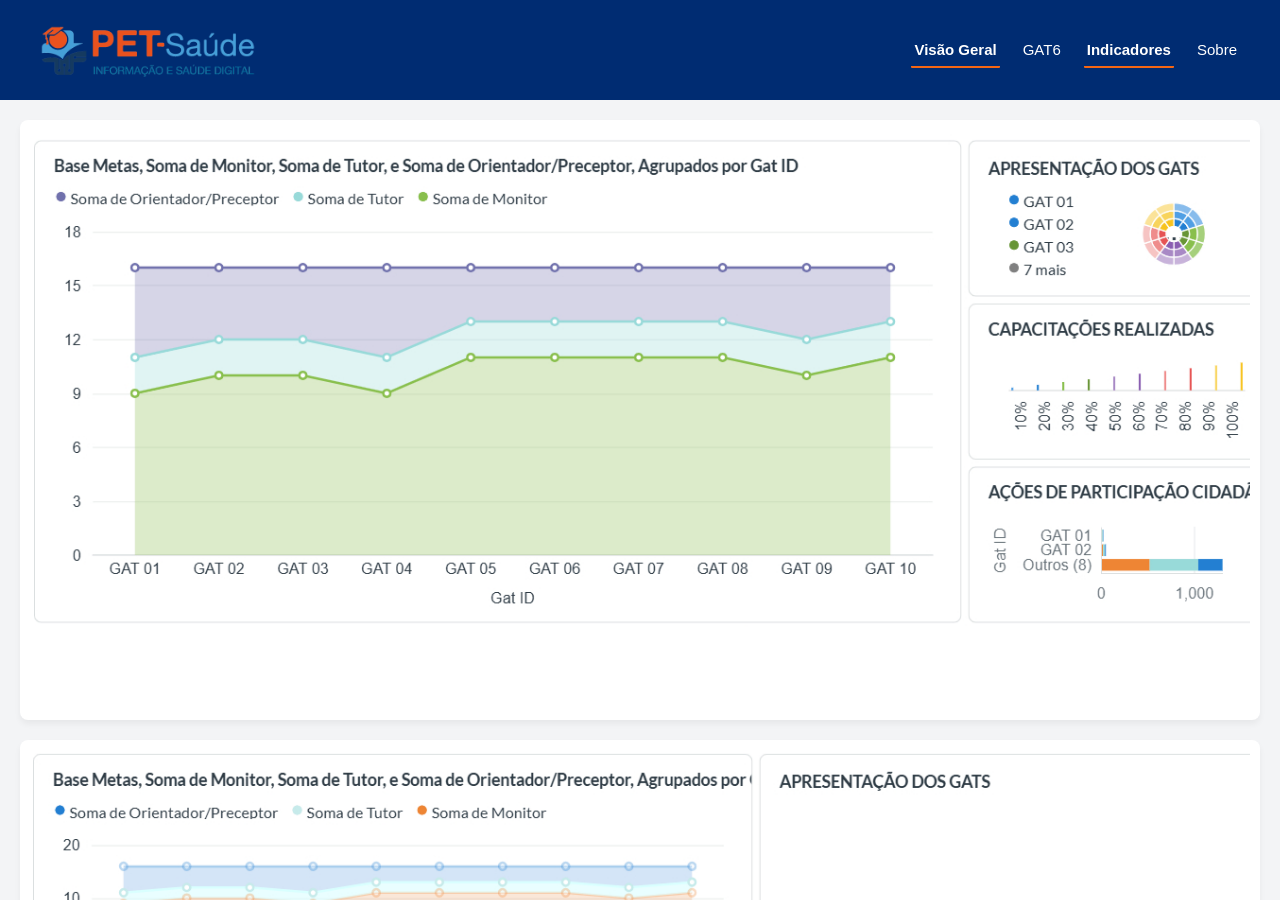
==== index.html @ b63b5b78 "feat: insere novos campos, adciona logica, separa menus" ====
<!DOCTYPE html>
<html lang="pt-BR">
<head>
    <meta charset="UTF-8">
    <meta name="viewport" content="width=device-width, initial-scale=1.0">
    <title>Painel</title>
    <link rel="stylesheet" href="style.css">
</head>
<body>

    <div id="menu-container"></div>
    <script src="menu.js"></script>
    
    <main class="main-content">
        
        <section class="dashboard-container">
            <iframe
                src="image copy.png"
                class="dashboard-frame"
            ></iframe>
        </section>

        <section class="dashboard-container">
            <iframe
                src="image copy 2.png"
                class="dashboard-frame"
            ></iframe>
        </section>
       
        <section class="dashboard-container">
            <iframe
                src="image copy 3.png"
                class="dashboard-frame"
            ></iframe>
        </section>

        <div id="footer-container"></div>
        <script src="footer.js"></script> 

    </main> 

</body>
</html>
---- style.css ----
* {
    margin: 0;
    padding: 0;
    box-sizing: border-box;
    font-family: 'Segoe UI', Tahoma, Geneva, Verdana, sans-serif;
}

body {
    background-color: #f3f4f6; 
    color: #333;
    display: flex;
    flex-direction: column;
    height: 100vh; 
    overflow: hidden; 
}

.sidebar {
    width: 100%;
    height: 100px;
    background-color: #002c72; 
    color: white;
    padding: 0 40px;
    display: flex;
    flex-direction: row;
    align-items: center;
    justify-content: space-between;
    flex-shrink: 0;
}

.sidebar h1 {
    font-size: 24px;
    font-weight: 600;
    margin-bottom: 0;
    padding-bottom: 0;
    border-bottom: none;
    margin-right: 40px;
}

.sidebar nav {
    display: flex;
    gap: 20px;
}

.menu-item {
    padding: 8px 3px;
    cursor: pointer;
    border-radius: 1px;
    margin-bottom: 0;
    transition: background 0.3s;
    font-size: 15px;
    white-space: nowrap;
    text-decoration: none; 
    color: white;
}

.menu-item:hover {
    color: white;
    background-color: transparent;
}

.menu-item.active {
    background-color: transparent; 
    font-weight: bold;
    border-bottom: 2px solid #f56613;
}

.minha-logo {
    height: 60px; 
    width: auto;
    margin-right: 10px;
}

.main-content {
    flex: 1; 
    padding: 20px;
    display: flex;    
    flex-direction: column; 
    gap: 20px;
    overflow-y: auto; 
}

.dashboard-container {
    background: white;
    padding: 10px;
    border-radius: 8px;
    box-shadow: 0 4px 6px rgba(0,0,0,0.05);
    flex: 1; 
    display: flex;
    width: 100%;    
    flex-direction: column;
    justify-content: center;
    align-items: center;
    min-height: 600px; 
}

.dashboard-container iframe, 
.dashboard-container img {
    width: 100%;
    height: 100%;
    border: none;
    object-fit: contain;
}

/* =========================================
   ESTILOS DO NOVO RODAPÉ (FOOTER)
========================================= */

.footer {
    width: calc(100%+40%);
    flex-shrink: 0;
    display: flex;
    flex-direction: column;
    margin-left: -20px;  
    margin-right: -20px;  
    margin-bottom: -20px; 
    margin-top: 40px; 
}

/* --- Parte Superior Azul --- */
.footer-top {
    background-color: #002c72; /* O azul da sua logo */
    color: white;
    display: flex;
    justify-content: space-between;
    padding: 50px 60px;
    flex-wrap: wrap;
    gap: 30px;
}

.footer-col {
    flex: 1;
    min-width: 180px;
}

.footer-col h4 {
    font-size: 16px;
    font-weight: 600;
    margin-bottom: 20px;
    color: white;
}

.footer-col ul {
    list-style: none;
    padding-left: 15px; 
    /* Esta é a linha vertical à esquerda dos links, igual à da imagem */
    border-left: 1px solid rgba(255, 255, 255, 0.2); 
    display: flex;
    flex-direction: column;
    gap: 15px;
}

.footer-col ul li a {
    color: #e0e0e0;
    text-decoration: none;
    font-size: 14px;
    transition: color 0.3s;
}

.footer-col ul li a:hover {
    color: #f56613; /* Fica laranja (sua cor) ao passar o mouse */
}

/* --- Parte Inferior Preta --- */
.footer-bottom {
    background-color: #1a1a1a; /* Cinza bem escuro/preto da imagem */
    color: #a0a0a0;
    padding: 20px 60px;
}

.footer-bottom-content {
    display: flex;
    justify-content: space-between;
    align-items: center;
    font-size: 13px;
    flex-wrap: wrap;
    gap: 15px;
}

.footer-bottom-content a.privacy-policy {
    color: #a0a0a0;
    text-decoration: none;
    transition: color 0.3s;
}

.footer-bottom-content a.privacy-policy:hover {
    color: white;
}

/* --- Responsividade para Celulares --- */
@media (max-width: 768px) {
    .footer-top {
        flex-direction: column;
        padding: 40px 30px;
    }
    .footer-bottom {
        padding: 20px 30px;
    }
    .footer-bottom-content {
        flex-direction: column;
        text-align: center;
    }
}
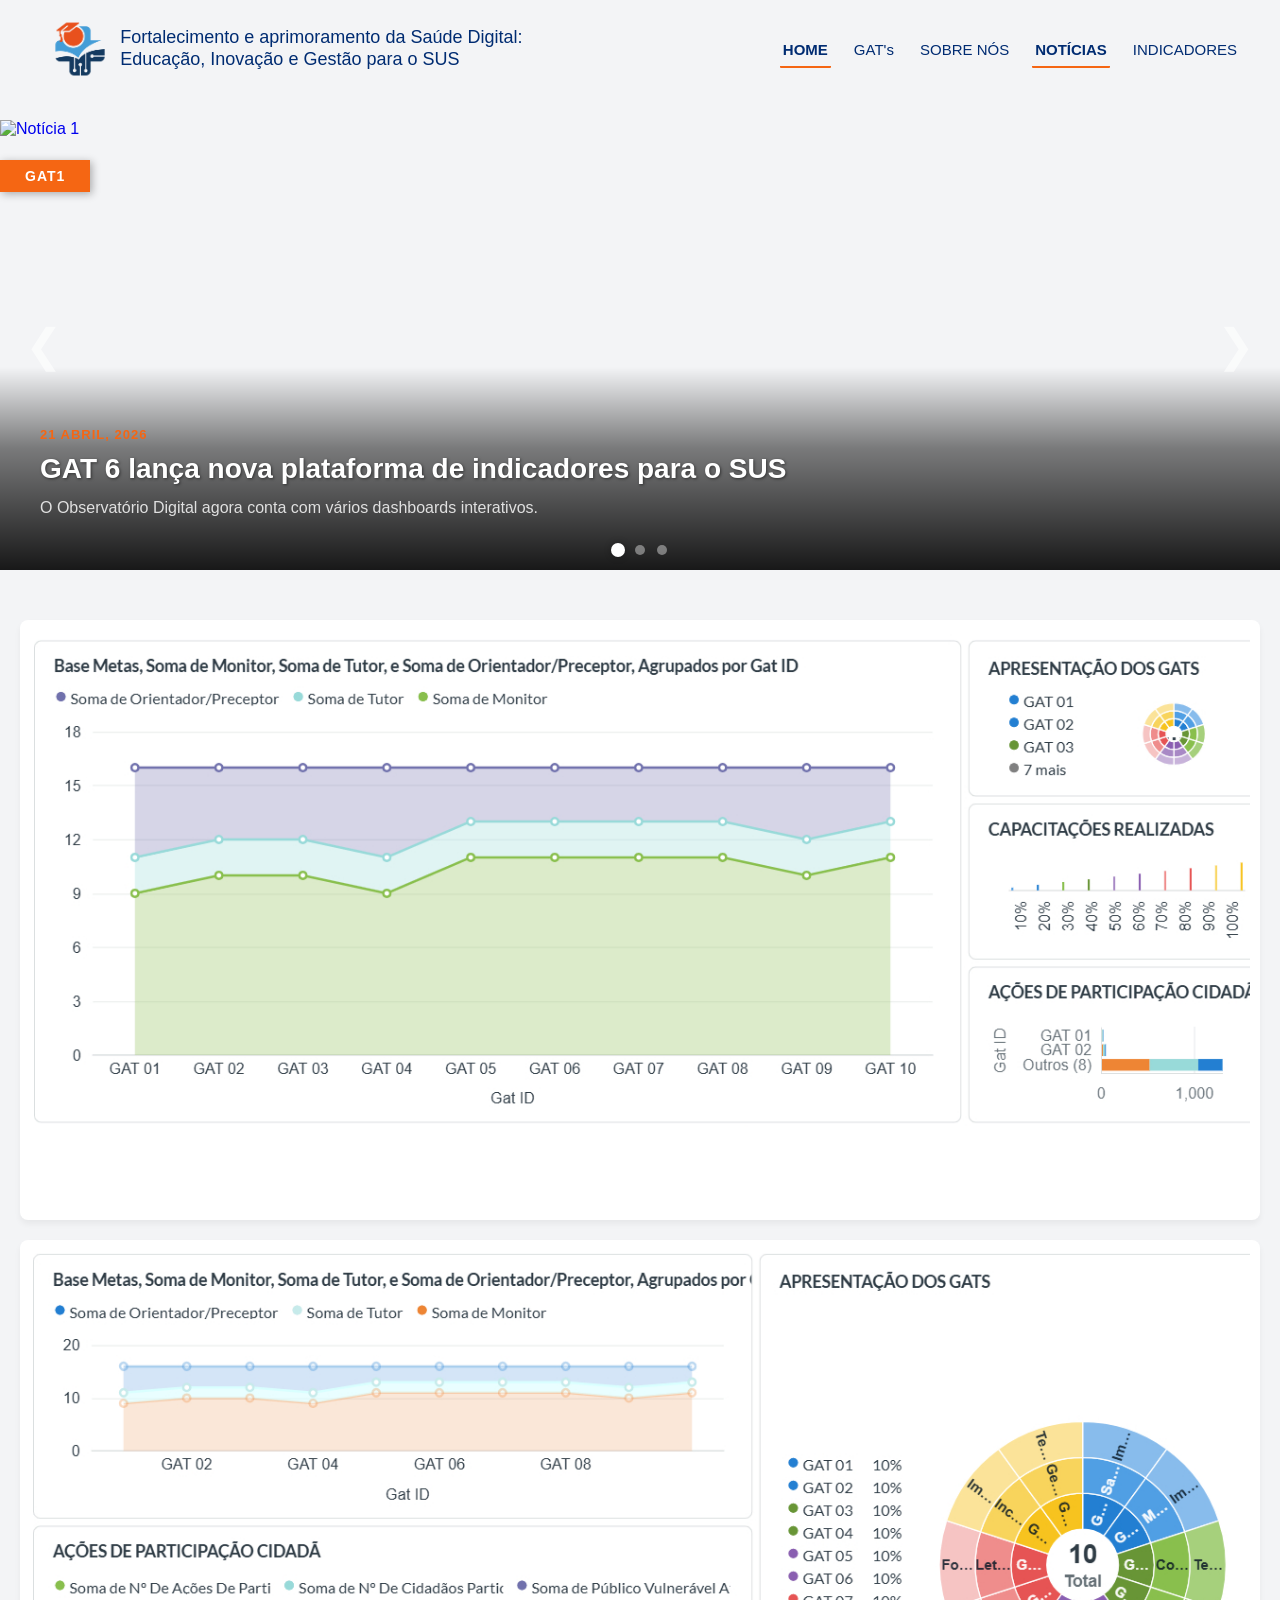
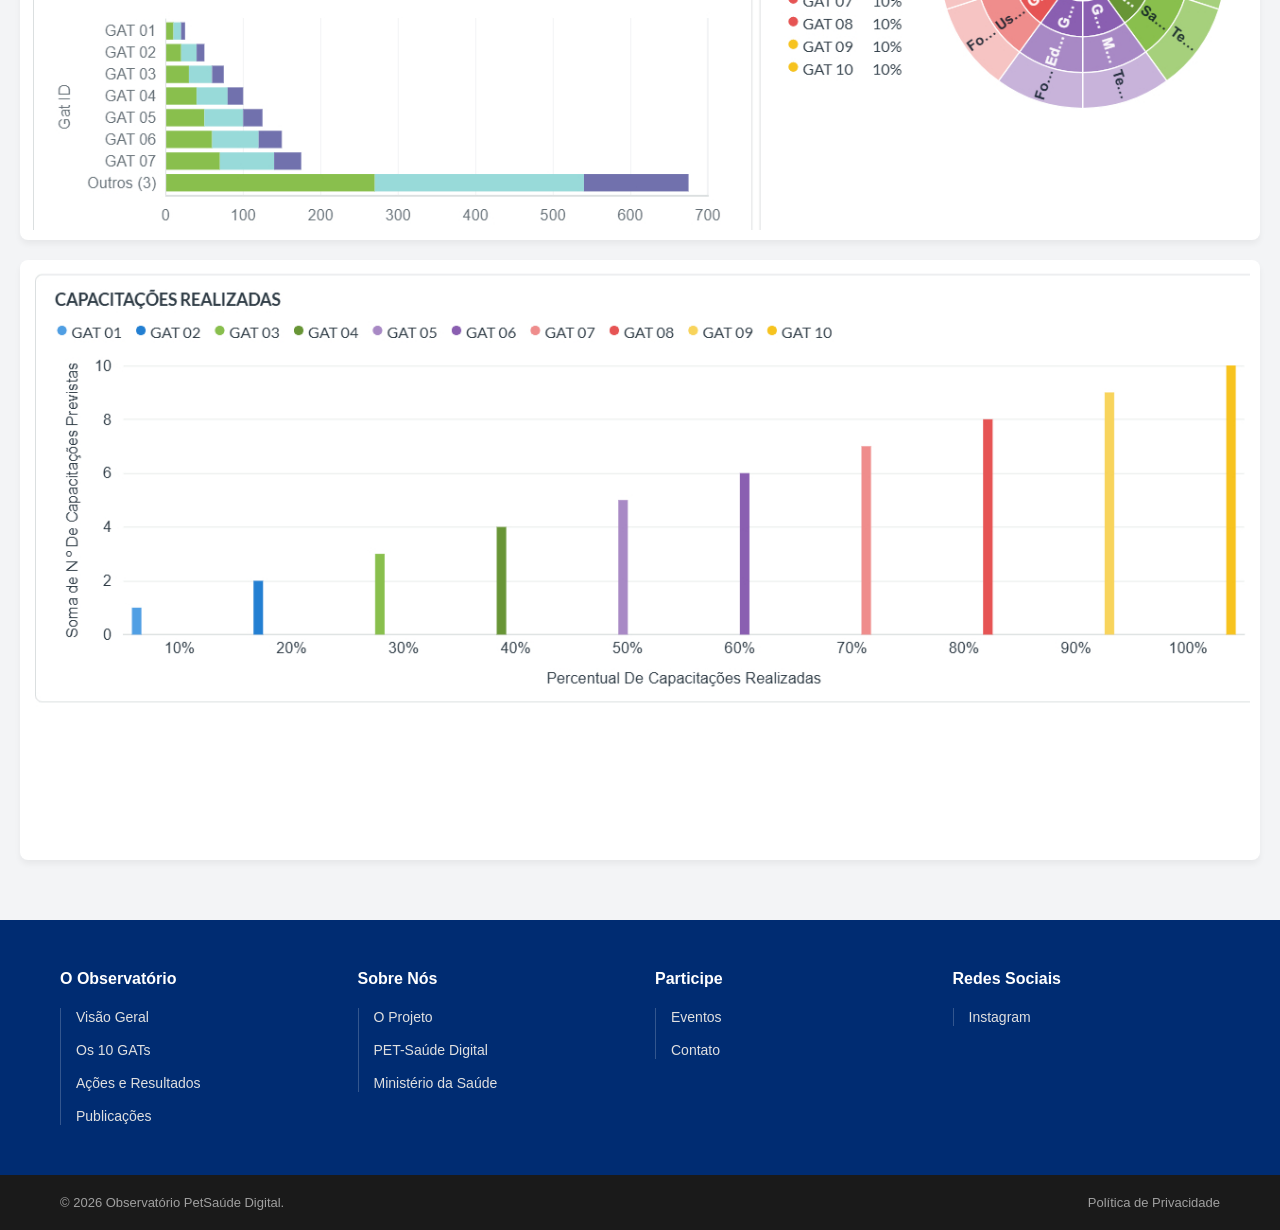
==== commit 110e37bb: "feat: adiciona cards de noticias, adiciona campo de noticia, alteração na estilização" ====
--- a/index.html
+++ b/index.html
@@ -12,6 +12,63 @@
     <script src="menu.js"></script>
     
     <main class="main-content">
+
+        <section class="hero-carousel-section">
+            <div class="hero-carousel-wrapper">
+                
+                <button class="carousel-arrow prev-arrow" id="prevBtn">&#10094;</button>
+
+                <div class="hero-carousel" id="heroCarousel">
+                    
+                    <a href="#" class="hero-slide">
+
+                        <img src="https://via.placeholder.com/1200x500/002c72/ffffff?text=Imagem+Noticia+1" alt="Notícia 1">
+
+                        <span class="hero-tag">GAT1</span>
+
+                        <div class="hero-overlay">
+                            <span class="hero-date">21 Abril, 2026</span>
+                            <h3 class="hero-title">GAT 6 lança nova plataforma de indicadores para o SUS</h3>
+                            <p class="hero-desc">O Observatório Digital agora conta com vários dashboards interativos.</p>
+                        </div>
+                    </a>
+
+                    <a href="#" class="hero-slide">
+                        <img src="https://via.placeholder.com/1200x500/17a2b8/ffffff?text=Imagem+Noticia+2" alt="Notícia 2">
+
+                        <span class="hero-tag">GAT2</span>
+
+                        <div class="hero-overlay">
+                            <span class="hero-date">15 Abril, 2026</span>
+                            <h3 class="hero-title">Capacitação em Telessaúde atinge meta de 100% nas UBS</h3>
+                            <p class="hero-desc">A equipe do PET Saúde Digital concluiu o ciclo de formação voltado para os profissionais da atenção básica.</p>
+                        </div>
+                    </a>
+
+                    <a href="#" class="hero-slide">
+                        <img src="https://via.placeholder.com/1200x500/f56613/ffffff?text=Imagem+Noticia+3" alt="Notícia 3">
+
+                        <span class="hero-tag">GAT3</span>
+
+                        <div class="hero-overlay">
+                            <span class="hero-date">02 Abril, 2026</span>
+                            <h3 class="hero-title">Publicação do Diagnóstico Situacional das Necessidades</h3>
+                            <p class="hero-desc">Confira o relatório completo com a sistematização das demandas identificadas na rede de saúde.</p>
+                        </div>
+                    </a>
+
+                </div>
+
+                <button class="carousel-arrow next-arrow" id="nextBtn">&#10095;</button>
+
+                <div class="carousel-dots">
+                    <span class="dot active" data-index="0"></span>
+                    <span class="dot" data-index="1"></span>
+                    <span class="dot" data-index="2"></span>
+                </div>
+
+            </div>
+        </section>
         
         <section class="dashboard-container">
             <iframe
@@ -36,6 +93,7 @@
 
         <div id="footer-container"></div>
         <script src="footer.js"></script> 
+        <script src="carousel.js"></script>
 
     </main> 
 
--- a/style.css
+++ b/style.css
@@ -11,13 +11,12 @@
     display: flex;
     flex-direction: column;
     height: 100vh; 
-    overflow: hidden; 
 }
 
 .sidebar {
     width: 100%;
     height: 100px;
-    background-color: #002c72; 
+    background-color: #f3f4f6; 
     color: white;
     padding: 0 40px;
     display: flex;
@@ -50,11 +49,11 @@
     font-size: 15px;
     white-space: nowrap;
     text-decoration: none; 
-    color: white;
+    color: #002c72;
 }
 
 .menu-item:hover {
-    color: white;
+    color: #f56613;
     background-color: transparent;
 }
 
@@ -64,10 +63,26 @@
     border-bottom: 2px solid #f56613;
 }
 
+/* Estilo de Logo + Texto Sidebar */
+
 .minha-logo {
     height: 60px; 
     width: auto;
-    margin-right: 10px;
+}
+
+.logo-container {
+    display: flex;
+    align-items: center; 
+    gap: 10px; 
+    margin-bottom: 2px; 
+    padding: 0 10px; 
+}
+
+/* Estilo do texto ao lado da logo */
+.logo-text {
+    font-size: 18px;
+    color: #002c72; 
+    line-height: 1.2;
 }
 
 .main-content {
@@ -76,8 +91,9 @@
     display: flex;    
     flex-direction: column; 
     gap: 20px;
-    overflow-y: auto; 
-}
+    margin-top: 20px; 
+}
+
 
 .dashboard-container {
     background: white;
@@ -101,9 +117,133 @@
     object-fit: contain;
 }
 
-/* =========================================
-   ESTILOS DO NOVO RODAPÉ (FOOTER)
-========================================= */
+
+/*GAT6*/
+
+/* Cabeçalho do GAT */
+.gat-header {
+    background: white;
+    padding: 30px;
+    border-radius: 8px;
+    box-shadow: 0 4px 6px rgba(0,0,0,0.05);
+    margin-bottom: 20px;
+}
+
+.gat-title-area {
+    display: flex;
+    align-items: center;
+    gap: 15px;
+    margin-bottom: 10px;
+}
+
+.gat-title-area h2 {
+    color: #002c72;
+    font-size: 24px;
+}
+
+.status-badge {
+    padding: 5px 12px;
+    border-radius: 20px;
+    font-size: 12px;
+    font-weight: bold;
+    text-transform: uppercase;
+}
+
+.status-badge.ativo {
+    background-color: #d4edda;
+    color: #155724;
+}
+
+.gat-description {
+    color: #555;
+    line-height: 1.6;
+}
+
+/* Grid Principal (Tabelas e Indicadores) */
+.gat-grid {
+    display: grid;
+    grid-template-columns: repeat(auto-fit, minmax(300px, 1fr));
+    gap: 20px;
+    margin-bottom: 20px;
+}
+
+.gat-card {
+    background: white;
+    padding: 25px;
+    border-radius: 8px;
+    box-shadow: 0 4px 6px rgba(0,0,0,0.05);
+}
+
+.gat-card h3 {
+    color: #002c72;
+    margin-bottom: 20px;
+    font-size: 18px;
+    border-bottom: 2px solid #f3f4f6;
+    padding-bottom: 10px;
+}
+
+/* Tabelas */
+.gat-table {
+    width: 100%;
+    border-collapse: collapse;
+}
+
+.gat-table th, .gat-table td {
+    padding: 12px 8px;
+    text-align: left;
+    border-bottom: 1px solid #eee;
+    font-size: 14px;
+}
+
+.gat-table th {
+    color: #888;
+    font-weight: 600;
+}
+
+.text-success { color: #28a745; font-weight: bold; }
+.text-warning { color: #f56613; font-weight: bold; }
+
+/* Indicadores e Barras de Progresso */
+.indicador-item {
+    margin-bottom: 25px;
+}
+
+.indicador-info {
+    display: flex;
+    justify-content: space-between;
+    margin-bottom: 8px;
+    font-size: 14px;
+    color: #333;
+}
+
+.progress-bar-bg {
+    width: 100%;
+    background-color: #e9ecef;
+    border-radius: 10px;
+    height: 20px;
+    overflow: hidden;
+}
+
+.progress-bar-fill {
+    background-color: #f56613; 
+    height: 100%;
+    color: white;
+    font-size: 11px;
+    font-weight: bold;
+    display: flex;
+    align-items: center;
+    justify-content: center;
+    transition: width 0.5s ease-in-out;
+}
+
+.section-title {
+    color: #002c72;
+    margin-top: 10px;
+    margin-bottom: -5px;
+}
+
+
+/*Rodapé*/
 
 .footer {
     width: calc(100%+40%);
@@ -116,9 +256,8 @@
     margin-top: 40px; 
 }
 
-/* --- Parte Superior Azul --- */
 .footer-top {
-    background-color: #002c72; /* O azul da sua logo */
+    background-color: #002c72; 
     color: white;
     display: flex;
     justify-content: space-between;
@@ -142,7 +281,6 @@
 .footer-col ul {
     list-style: none;
     padding-left: 15px; 
-    /* Esta é a linha vertical à esquerda dos links, igual à da imagem */
     border-left: 1px solid rgba(255, 255, 255, 0.2); 
     display: flex;
     flex-direction: column;
@@ -157,12 +295,13 @@
 }
 
 .footer-col ul li a:hover {
-    color: #f56613; /* Fica laranja (sua cor) ao passar o mouse */
-}
-
-/* --- Parte Inferior Preta --- */
+    color: #f56613; 
+}
+
+/* Inferior */
+
 .footer-bottom {
-    background-color: #1a1a1a; /* Cinza bem escuro/preto da imagem */
+    background-color: #1a1a1a; 
     color: #a0a0a0;
     padding: 20px 60px;
 }
@@ -186,7 +325,7 @@
     color: white;
 }
 
-/* --- Responsividade para Celulares --- */
+/* Responsividade para Celulares */
 @media (max-width: 768px) {
     .footer-top {
         flex-direction: column;
@@ -199,4 +338,458 @@
         flex-direction: column;
         text-align: center;
     }
+}
+
+/* Carrosel de Participantes */
+
+.participants-carousel {
+    display: flex;
+    gap: 15px;
+    overflow-x: auto; 
+    padding-bottom: 15px; 
+    margin-bottom: 30px;
+    scroll-behavior: smooth;
+}
+
+.participants-carousel::-webkit-scrollbar {
+    height: 8px;
+}
+.participants-carousel::-webkit-scrollbar-track {
+    background: #e9ecef;
+    border-radius: 4px;
+}
+.participants-carousel::-webkit-scrollbar-thumb {
+    background: #c1c1c1;
+    border-radius: 4px;
+}
+.participants-carousel::-webkit-scrollbar-thumb:hover {
+    background: #a8a8a8;
+}
+
+.profile-card {
+    background: white;
+    min-width: 200px; /* Largura mínima para os cartões não se esmagarem */
+    padding: 15px;
+    border-radius: 8px;
+    box-shadow: 0 4px 6px rgba(0,0,0,0.05);
+    display: flex;
+    flex-direction: column;
+    border-left: 4px solid #ccc; 
+    transition: transform 0.2s;
+}
+
+.profile-card:hover {
+    transform: translateY(-3px); 
+}
+
+.profile-card .role {
+    font-size: 11px;
+    text-transform: uppercase;
+    font-weight: 700;
+    margin-bottom: 8px;
+    letter-spacing: 0.5px;
+}
+
+.profile-card .name {
+    font-size: 14px;
+    color: #333;
+    margin-bottom: 4px;
+    line-height: 1.2;
+}
+
+.profile-card .course {
+    font-size: 12px;
+    color: #777;
+    margin-top: auto; 
+}
+
+/* Cores das linhas laterais e dos cargos dependendo da função */
+.profile-card.coord { border-left-color: #f56613; }
+.profile-card.coord .role { color: #f56613; }
+
+.profile-card.tutor { border-left-color: #002c72; }
+.profile-card.tutor .role { color: #002c72; }
+
+.profile-card.preceptor { border-left-color: #17a2b8; }
+.profile-card.preceptor .role { color: #17a2b8; }
+
+.profile-card.orientador { border-left-color: #6f42c1; }
+.profile-card.orientador .role { color: #6f42c1; }
+
+.profile-card.monitor { border-left-color: #28a745; }
+.profile-card.monitor .role { color: #28a745; }
+
+
+/* Botton de retornar ao topo */
+
+.back-to-top {
+    position: fixed;
+    bottom: 30px;
+    right: 30px;
+    width: 50px;
+    height: 50px;
+    background-color: #f56613; 
+    color: white;
+    border: none;
+    border-radius: 50%; 
+    font-size: 24px;
+    cursor: pointer;
+    box-shadow: 0 4px 8px rgba(0,0,0,0.3);
+    display: flex;
+    align-items: center;
+    justify-content: center;
+    
+    /* Invisível por padrão, só aparece ao rolar a página */
+    opacity: 0; 
+    visibility: hidden;
+    transition: opacity 0.3s, visibility 0.3s, transform 0.2s;
+    z-index: 9999; /* Garante que fique acima de tudo */
+}
+
+.back-to-top.show {
+    opacity: 1;
+    visibility: visible;
+}
+
+.back-to-top:hover {
+    background-color: #d4550d;
+    transform: scale(1.1); /* Aumenta um pouquinho */
+}
+
+
+/* Estilização da pagina "Sobre" */
+
+.sobre-list {
+    list-style: none;
+    padding-left: 0;
+}
+
+.sobre-list li {
+    position: relative;
+    padding-left: 25px;
+    margin-bottom: 12px;
+    color: #555;
+    line-height: 1.5;
+}
+
+.sobre-list li::before {
+    content: "✔️"; 
+    position: absolute;
+    left: 0;
+    top: 0;
+    font-size: 14px;
+    color: #f56613;
+}
+
+.eixos-grid {
+    display: grid;
+    grid-template-columns: repeat(auto-fit, minmax(300px, 1fr));
+    gap: 20px;
+    margin-bottom: 40px;
+}
+
+.eixo-card {
+    background: white;
+    padding: 25px;
+    border-radius: 8px;
+    box-shadow: 0 4px 6px rgba(0,0,0,0.05);
+    border-top: 4px solid #002c72; /* Linha azul no topo */
+    position: relative;
+    transition: transform 0.2s;
+}
+
+.eixo-card:hover {
+    transform: translateY(-5px); /* Efeito de flutuar levemente */
+    border-top-color: #f56613; 
+}
+
+.eixo-numero {
+    position: absolute;
+    top: -15px;
+    right: 20px;
+    background-color: #f56613;
+    color: white;
+    width: 35px;
+    height: 35px;
+    display: flex;
+    align-items: center;
+    justify-content: center;
+    border-radius: 50%;
+    font-weight: bold;
+    font-size: 18px;
+    box-shadow: 0 2px 4px rgba(0,0,0,0.2);
+}
+
+.eixo-card h4 {
+    color: #002c72;
+    margin-bottom: 15px;
+    font-size: 17px;
+    padding-right: 30px; /* Para o texto não bater no número do eixo */
+    min-height: 40px;
+}
+
+.eixo-list {
+    list-style: none;
+    padding-left: 0;
+}
+
+.eixo-list li {
+    position: relative;
+    padding-left: 20px;
+    margin-bottom: 10px;
+    color: #666;
+    font-size: 14px;
+    line-height: 1.4;
+}
+
+.eixo-list li::before {
+    content: "•";
+    position: absolute;
+    left: 0;
+    color: #f56613; 
+    font-weight: bold;
+    font-size: 18px;
+}
+
+
+/* Estilização de "Indicadores" */
+
+.kpi-grid {
+    display: grid;
+    grid-template-columns: repeat(auto-fit, minmax(200px, 1fr));
+    gap: 20px;
+    margin-bottom: 30px;
+}
+
+.kpi-card {
+    background: white;
+    padding: 25px 20px;
+    border-radius: 8px;
+    box-shadow: 0 4px 6px rgba(0,0,0,0.05);
+    border-left: 5px solid #f56613; /* Destaque laranja na esquerda */
+    text-align: center;
+    transition: transform 0.2s;
+}
+
+.kpi-card:hover {
+    transform: translateY(-3px);
+}
+
+.kpi-value {
+    font-size: 38px;
+    font-weight: 800;
+    color: #002c72; /* Azul escuro da identidade */
+    line-height: 1;
+    margin-bottom: 8px;
+}
+
+.kpi-label {
+    font-size: 13px;
+    color: #666;
+    text-transform: uppercase;
+    letter-spacing: 0.5px;
+    font-weight: 600;
+}
+
+/* =========================================
+   CARROSSEL HERO (Ocupando toda a largura)
+========================================= */
+
+.hero-carousel-section {
+    /* Faz o carrossel "vazar" o padding da main-content para encostar nas bordas */
+    margin-left: -20px;
+    margin-right: -20px;
+    margin-top: -20px; /* Sobe para colar no menu */
+    width: calc(100% + 40px);
+    margin-bottom: 30px;
+}
+
+.hero-carousel {
+    display: flex;
+    overflow-x: auto;
+    scroll-behavior: smooth;
+    scroll-snap-type: x mandatory; /* Obriga a parar exatamente num card */
+    /* Esconde a barra de rolagem nativa para um visual mais limpo */
+    scrollbar-width: none; 
+}
+.hero-carousel::-webkit-scrollbar {
+    display: none; 
+}
+
+.hero-slide {
+    position: relative; /* Necessário para o texto flutuar por cima */
+    min-width: 100%; /* Cada slide ocupa 100% da tela */
+    height: 450px; /* Altura fixa do banner. Pode aumentar ou diminuir se quiser */
+    display: block;
+    text-decoration: none;
+    scroll-snap-align: start; /* Onde a rolagem deve "travar" */
+    overflow: hidden;
+}
+
+.hero-slide img {
+    width: 100%;
+    height: 100%;
+    object-fit: cover; /* Faz a imagem preencher tudo sem amassar */
+    transition: transform 0.5s ease;
+}
+
+.hero-slide:hover img {
+    transform: scale(1.05); /* Zoom sutil e elegante ao passar o mouse */
+}
+
+/* A caixa preta translúcida que fica por cima da imagem */
+.hero-overlay {
+    position: absolute;
+    bottom: 0;
+    left: 0;
+    width: 100%;
+    /* Degrade do preto quase sólido embaixo para transparente em cima */
+    background: linear-gradient(to top, rgba(0,0,0,0.9) 0%, rgba(0,0,0,0.5) 60%, transparent 100%);
+    padding: 60px 40px 50px 40px; 
+    color: white;
+    display: flex;
+    flex-direction: column;
+    justify-content: flex-end;
+}
+
+.hero-date {
+    font-size: 13px;
+    color: #f56613; /* Laranja GAT6 */
+    font-weight: 800;
+    text-transform: uppercase;
+    letter-spacing: 1px;
+    margin-bottom: 10px;
+}
+
+.hero-title {
+    font-size: 28px;
+    font-weight: bold;
+    color: white;
+    margin-bottom: 10px;
+    line-height: 1.2;
+    text-shadow: 1px 1px 3px rgba(0,0,0,0.5); /* Sombra no texto para leitura extra */
+}
+
+.hero-desc {
+    font-size: 16px;
+    color: #e0e0e0;
+    line-height: 1.5;
+    max-width: 800px; /* Evita que o texto fique comprido demais em telas enormes */
+}
+
+/* Responsividade para Celulares */
+@media (max-width: 768px) {
+    .hero-slide {
+        height: 350px;
+    }
+    .hero-overlay {
+        padding: 40px 20px 20px 20px;
+    }
+    .hero-title {
+        font-size: 22px;
+    }
+    .hero-desc {
+        font-size: 14px;
+    }
+}
+
+/* CONTROLES DO CARROSSEL (Setas e Bolinhas)*/
+
+/* Container para segurar as setas por cima da imagem */
+.hero-carousel-wrapper {
+    position: relative;
+    width: 100%;
+    overflow: hidden;
+}
+
+/* Setas Minimalistas (Apenas o ícone) */
+.carousel-arrow {
+    position: absolute;
+    top: 50%;
+    transform: translateY(-50%);
+    background: transparent;
+    color: rgba(255, 255, 255, 0.6); 
+    border: none;
+    font-size: 45px; 
+    cursor: pointer;
+    z-index: 10;
+    padding: 0 15px; 
+    transition: color 0.3s, transform 0.2s;
+    outline: none;
+    font-family: sans-serif;
+}
+
+.carousel-arrow:hover {
+    color: #ffffff; 
+    transform: translateY(-50%) scale(1.1);
+}
+
+.prev-arrow {
+    left: 10px;
+}
+
+.next-arrow {
+    right: 10px;
+}
+
+/* Estilo das Bolinhas (Dots) */
+.carousel-dots {
+    position: absolute;
+    bottom: 15px;
+    left: 50%;
+    transform: translateX(-50%);
+    display: flex;
+    gap: 12px;
+    z-index: 10;
+}
+
+.dot {
+    width: 10px;
+    height: 10px;
+    background: rgba(255, 255, 255, 0.4); 
+    border-radius: 50%;
+    cursor: pointer;
+    transition: background 0.3s, transform 0.3s;
+}
+
+.dot:hover {
+    background: rgba(255, 255, 255, 0.8);
+}
+
+.dot.active {
+    background: #ffffff; /* Bolinha branca quando ativa */
+    transform: scale(1.4); 
+    box-shadow: 0 0 5px rgba(0,0,0,0.3);
+}
+
+@media (max-width: 600px) {
+    .carousel-arrow {
+        display: none; 
+    }
+}
+
+/* Tag GAT*/
+
+.hero-tag {
+    position: absolute;
+    top: 40px; /* Distância do topo do carrossel */
+    left: 0; /* Colado na margem esquerda, igual na imagem de referência */
+    background-color: #f56613; /* Cor Laranja Oficial */
+    color: white;
+    padding: 8px 25px; /* Altura e largura do retângulo */
+    font-size: 14px;
+    font-weight: bold;
+    text-transform: uppercase;
+    letter-spacing: 1px;
+    z-index: 15; /* Garante que fique acima da imagem */
+    box-shadow: 2px 2px 8px rgba(0, 0, 0, 0.3); /* Sombra suave para destacar */
+}
+
+/* Ajuste para telas de celular */
+@media (max-width: 768px) {
+    .hero-tag {
+        top: 20px;
+        padding: 6px 15px;
+        font-size: 12px;
+    }
 }
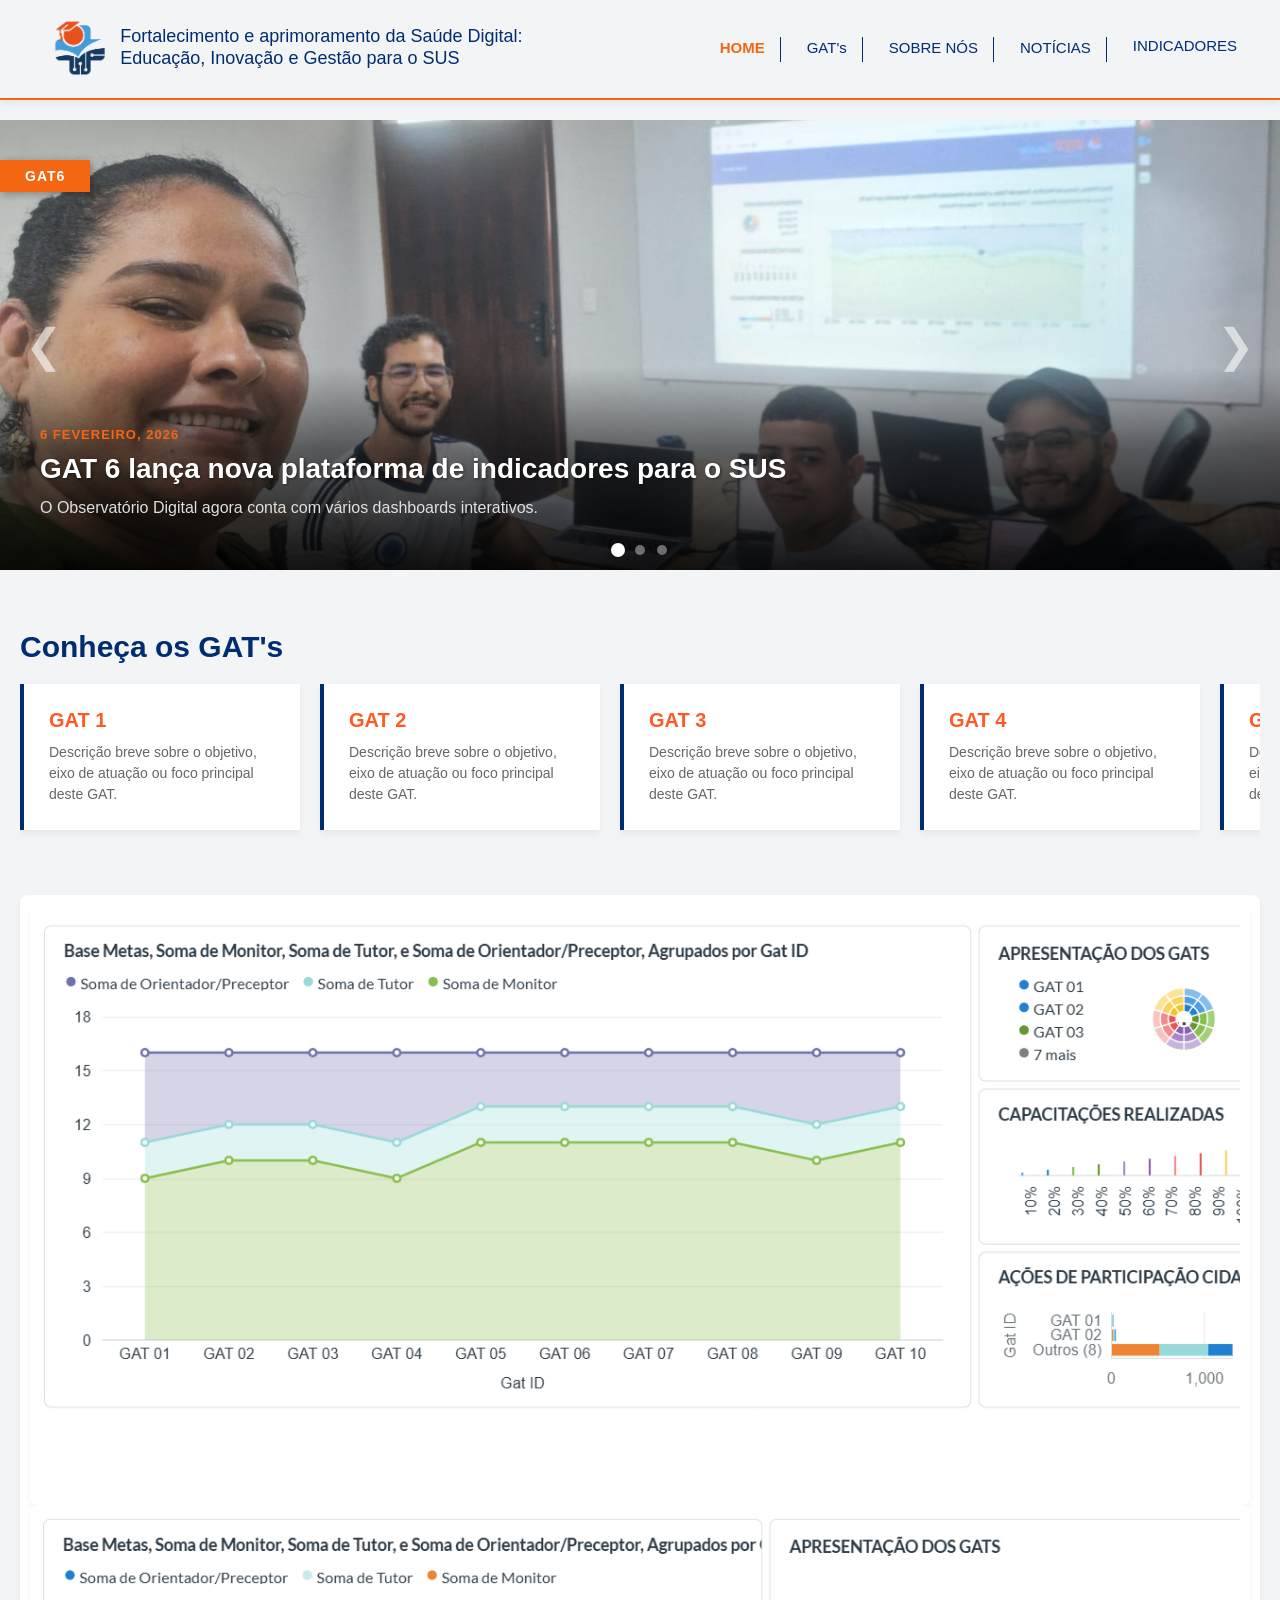
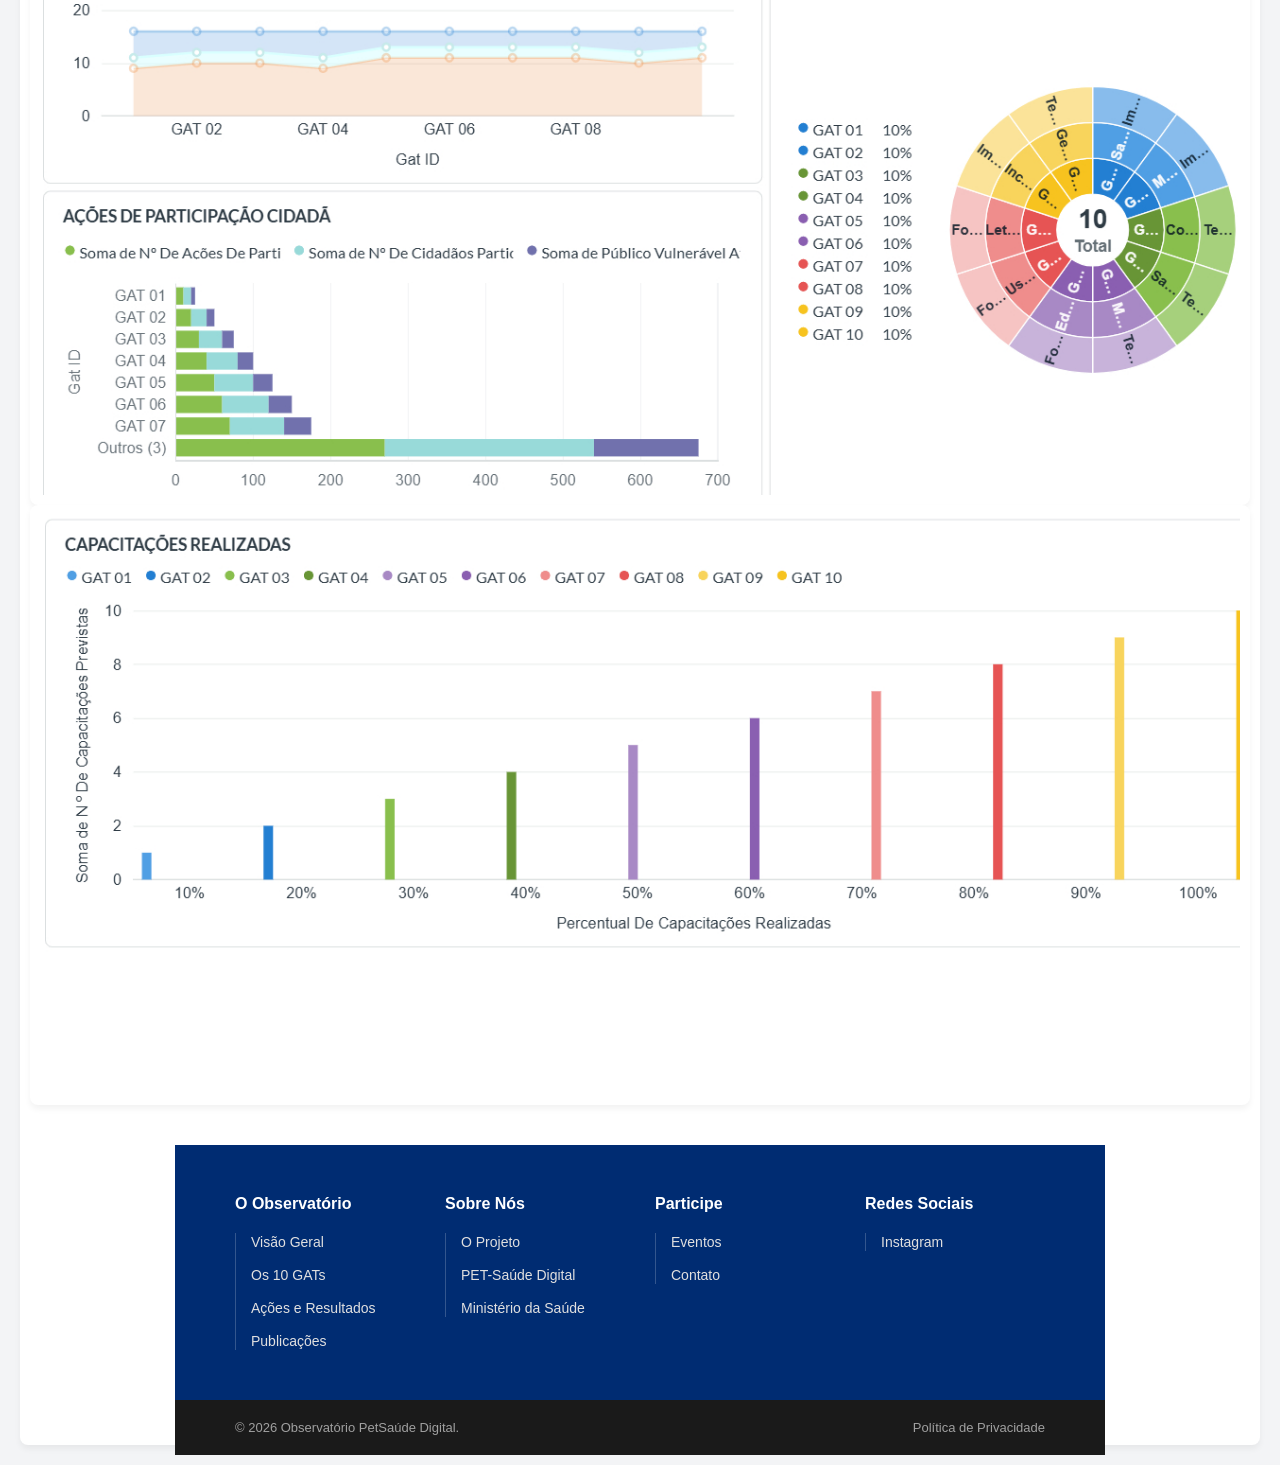
==== commit f5c5fbb6: "feat: inserindo cards para gats na home" ====
--- a/index.html
+++ b/index.html
@@ -22,12 +22,12 @@
                     
                     <a href="#" class="hero-slide">
 
-                        <img src="https://via.placeholder.com/1200x500/002c72/ffffff?text=Imagem+Noticia+1" alt="Notícia 1">
+                        <img src="Reunião1.jpeg" >
 
-                        <span class="hero-tag">GAT1</span>
+                        <span class="hero-tag">GAT6</span>
 
                         <div class="hero-overlay">
-                            <span class="hero-date">21 Abril, 2026</span>
+                            <span class="hero-date">6 Fevereiro, 2026</span>
                             <h3 class="hero-title">GAT 6 lança nova plataforma de indicadores para o SUS</h3>
                             <p class="hero-desc">O Observatório Digital agora conta com vários dashboards interativos.</p>
                         </div>
@@ -69,6 +69,66 @@
 
             </div>
         </section>
+
+    </section>
+
+    <section class="gat-cards-section">
+        <h2 class="section-title" style="margin-bottom: 20px;">Conheça os GAT's</h2>
+        
+        <div class="gat-cards-carousel">
+            <a href="gat1.html" class="gat-card-item">
+                <h3 class="gat-card-title">GAT 1</h3>
+                <p class="gat-card-desc">Descrição breve sobre o objetivo, eixo de atuação ou foco principal deste GAT.</p>
+            </a>
+
+            <a href="gat2.html" class="gat-card-item">
+                <h3 class="gat-card-title">GAT 2</h3>
+                <p class="gat-card-desc">Descrição breve sobre o objetivo, eixo de atuação ou foco principal deste GAT.</p>
+            </a>
+
+            <a href="gat3.html" class="gat-card-item">
+                <h3 class="gat-card-title">GAT 3</h3>
+                <p class="gat-card-desc">Descrição breve sobre o objetivo, eixo de atuação ou foco principal deste GAT.</p>
+            </a>
+
+            <a href="gat4.html" class="gat-card-item">
+                <h3 class="gat-card-title">GAT 4</h3>
+                <p class="gat-card-desc">Descrição breve sobre o objetivo, eixo de atuação ou foco principal deste GAT.</p>
+            </a>
+
+            <a href="gat5.html" class="gat-card-item">
+                <h3 class="gat-card-title">GAT 5</h3>
+                <p class="gat-card-desc">Descrição breve sobre o objetivo, eixo de atuação ou foco principal deste GAT.</p>
+            </a>
+
+            <a href="gat6.html" class="gat-card-item">
+                <h3 class="gat-card-title">GAT 6</h3>
+                <p class="gat-card-desc">Descrição breve sobre o objetivo, eixo de atuação ou foco principal deste GAT.</p>
+            </a>
+
+            <a href="gat7.html" class="gat-card-item">
+                <h3 class="gat-card-title">GAT 7</h3>
+                <p class="gat-card-desc">Descrição breve sobre o objetivo, eixo de atuação ou foco principal deste GAT.</p>
+            </a>
+
+            <a href="gat8.html" class="gat-card-item">
+                <h3 class="gat-card-title">GAT 8</h3>
+                <p class="gat-card-desc">Descrição breve sobre o objetivo, eixo de atuação ou foco principal deste GAT.</p>
+            </a>
+
+            <a href="gat9.html" class="gat-card-item">
+                <h3 class="gat-card-title">GAT 9</h3>
+                <p class="gat-card-desc">Descrição breve sobre o objetivo, eixo de atuação ou foco principal deste GAT.</p>
+            </a>
+
+            <a href="gat10.html" class="gat-card-item">
+                <h3 class="gat-card-title">GAT 10</h3>
+                <p class="gat-card-desc">Descrição breve sobre o objetivo, eixo de atuação ou foco principal deste GAT.</p>
+            </a>
+        </div>
+    </section>
+
+    <section class="dashboard-container">
         
         <section class="dashboard-container">
             <iframe
@@ -82,6 +142,7 @@
                 src="image copy 2.png"
                 class="dashboard-frame"
             ></iframe>
+
         </section>
        
         <section class="dashboard-container">
--- a/style.css
+++ b/style.css
@@ -24,6 +24,10 @@
     align-items: center;
     justify-content: space-between;
     flex-shrink: 0;
+    /* linha abaixo do menu */
+    border-bottom: 2px solid #f56613; 
+    box-shadow: 0 4px 6px rgba(0,0,0,0.05);
+    z-index: 20; 
 }
 
 .sidebar h1 {
@@ -60,7 +64,17 @@
 .menu-item.active {
     background-color: transparent; 
     font-weight: bold;
-    border-bottom: 2px solid #f56613;
+    color: #f56613; 
+}
+
+.menu-item:not(:last-child)::after {
+    content: "";
+    display: inline-block;
+    width: 1px; 
+    height: 25px; 
+    background-color:#002c72; 
+    margin-left: 15px; 
+    vertical-align: middle;
 }
 
 /* Estilo de Logo + Texto Sidebar */
@@ -591,9 +605,7 @@
     font-weight: 600;
 }
 
-/* =========================================
-   CARROSSEL HERO (Ocupando toda a largura)
-========================================= */
+/* Carrosel */
 
 .hero-carousel-section {
     /* Faz o carrossel "vazar" o padding da main-content para encostar nas bordas */
@@ -693,8 +705,6 @@
     }
 }
 
-/* CONTROLES DO CARROSSEL (Setas e Bolinhas)*/
-
 /* Container para segurar as setas por cima da imagem */
 .hero-carousel-wrapper {
     position: relative;
@@ -702,7 +712,7 @@
     overflow: hidden;
 }
 
-/* Setas Minimalistas (Apenas o ícone) */
+/* Setas */
 .carousel-arrow {
     position: absolute;
     top: 50%;
@@ -732,7 +742,7 @@
     right: 10px;
 }
 
-/* Estilo das Bolinhas (Dots) */
+/* Estilo das Bolinhas */
 .carousel-dots {
     position: absolute;
     bottom: 15px;
@@ -792,4 +802,80 @@
         padding: 6px 15px;
         font-size: 12px;
     }
+}
+
+/* Carrosel GATs home  */
+
+.gat-cards-section {
+    margin-bottom: 30px;
+    width: 100%;
+}
+
+.gat-cards-section .section-title {
+    color: #002c72;
+    font-size: 30px;
+    margin-bottom: 20px;
+}
+
+.gat-cards-carousel {
+    display: flex;
+    gap: 20px;
+    overflow-x: auto;
+    padding-bottom: 15px; /* Espaço para não cortar a sombra e a barra de rolagem */
+    scroll-behavior: smooth;
+}
+
+/* Customização da barra de rolagem */
+.gat-cards-carousel::-webkit-scrollbar {
+    height: 8px;
+}
+.gat-cards-carousel::-webkit-scrollbar-track {
+    background: #e9ecef;
+    border-radius: 4px;
+}
+.gat-cards-carousel::-webkit-scrollbar-thumb {
+    background: #c1c1c1;
+    border-radius: 4px;
+}
+.gat-cards-carousel::-webkit-scrollbar-thumb:hover {
+    background: #f56613; /* Laranja ao passar o mouse na barra */
+}
+
+/* O Card  */
+.gat-card-item {
+    background: white;
+    min-width: 280px; /* Garante que os cards não fiquem esmagados */
+    max-width: 280px;
+    padding: 25px;
+    border-radius: 0px;
+    box-shadow: 0 4px 6px rgba(0,0,0,0.05);
+    text-decoration: none; /* Remove o sublinhado do link */
+    display: flex;
+    flex-direction: column;
+    border-left: 4px solid #002c72; /* Linha azul no topo */
+    transition: transform 0.2s, border-color 0.2s;
+    flex-shrink: 0; 
+}
+
+.gat-card-item:hover {
+    transform: translateY(-5px); /* Efeito de pular suavemente */
+    border-top-color: #f56613; /* A linha do topo fica laranja */
+}
+
+.gat-card-title {
+    color: #FF5A26; 
+    font-size: 20px;
+    font-weight: bold;
+    margin-bottom: 10px;
+    transition: color 0.2s;
+}
+
+.gat-card-item:hover .gat-card-title {
+    color: #f56613; /* O título também fica laranja no hover */
+}
+
+.gat-card-desc {
+    color: #666;
+    font-size: 14px;
+    line-height: 1.5;
 }
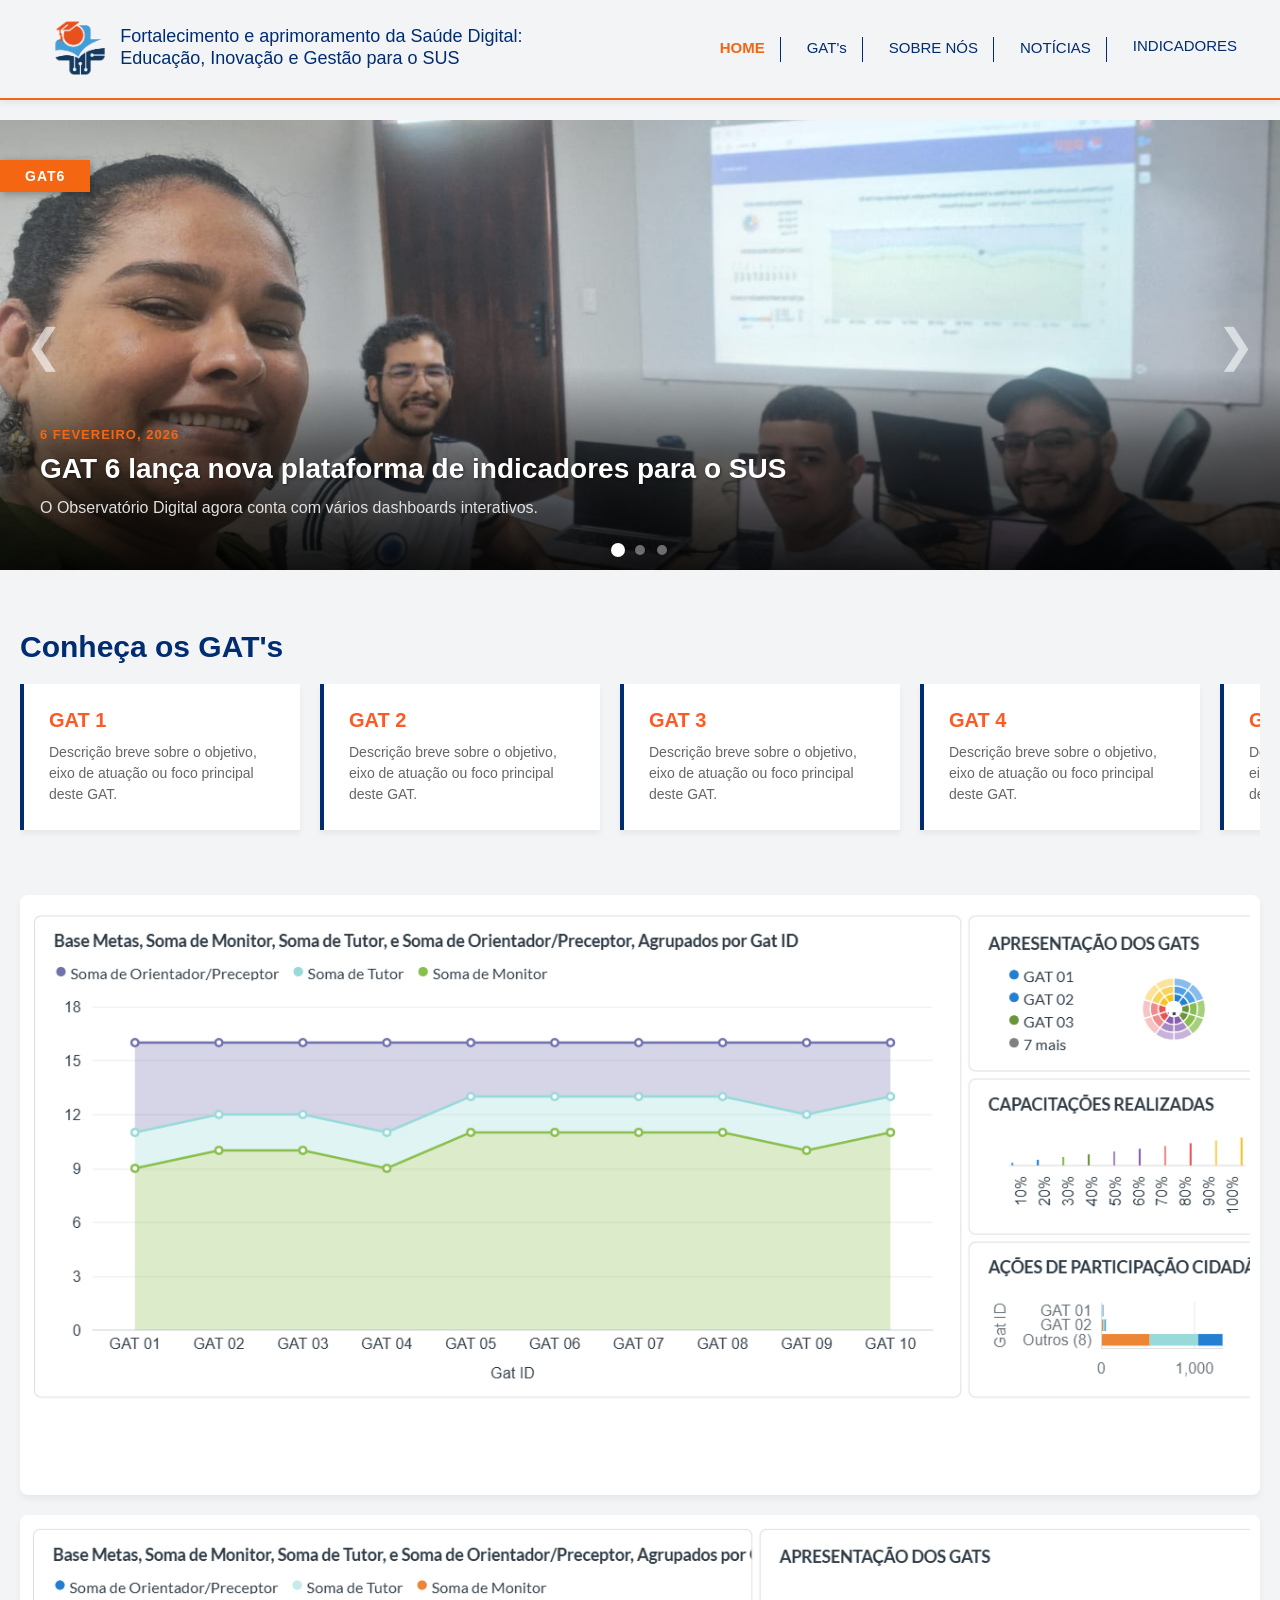
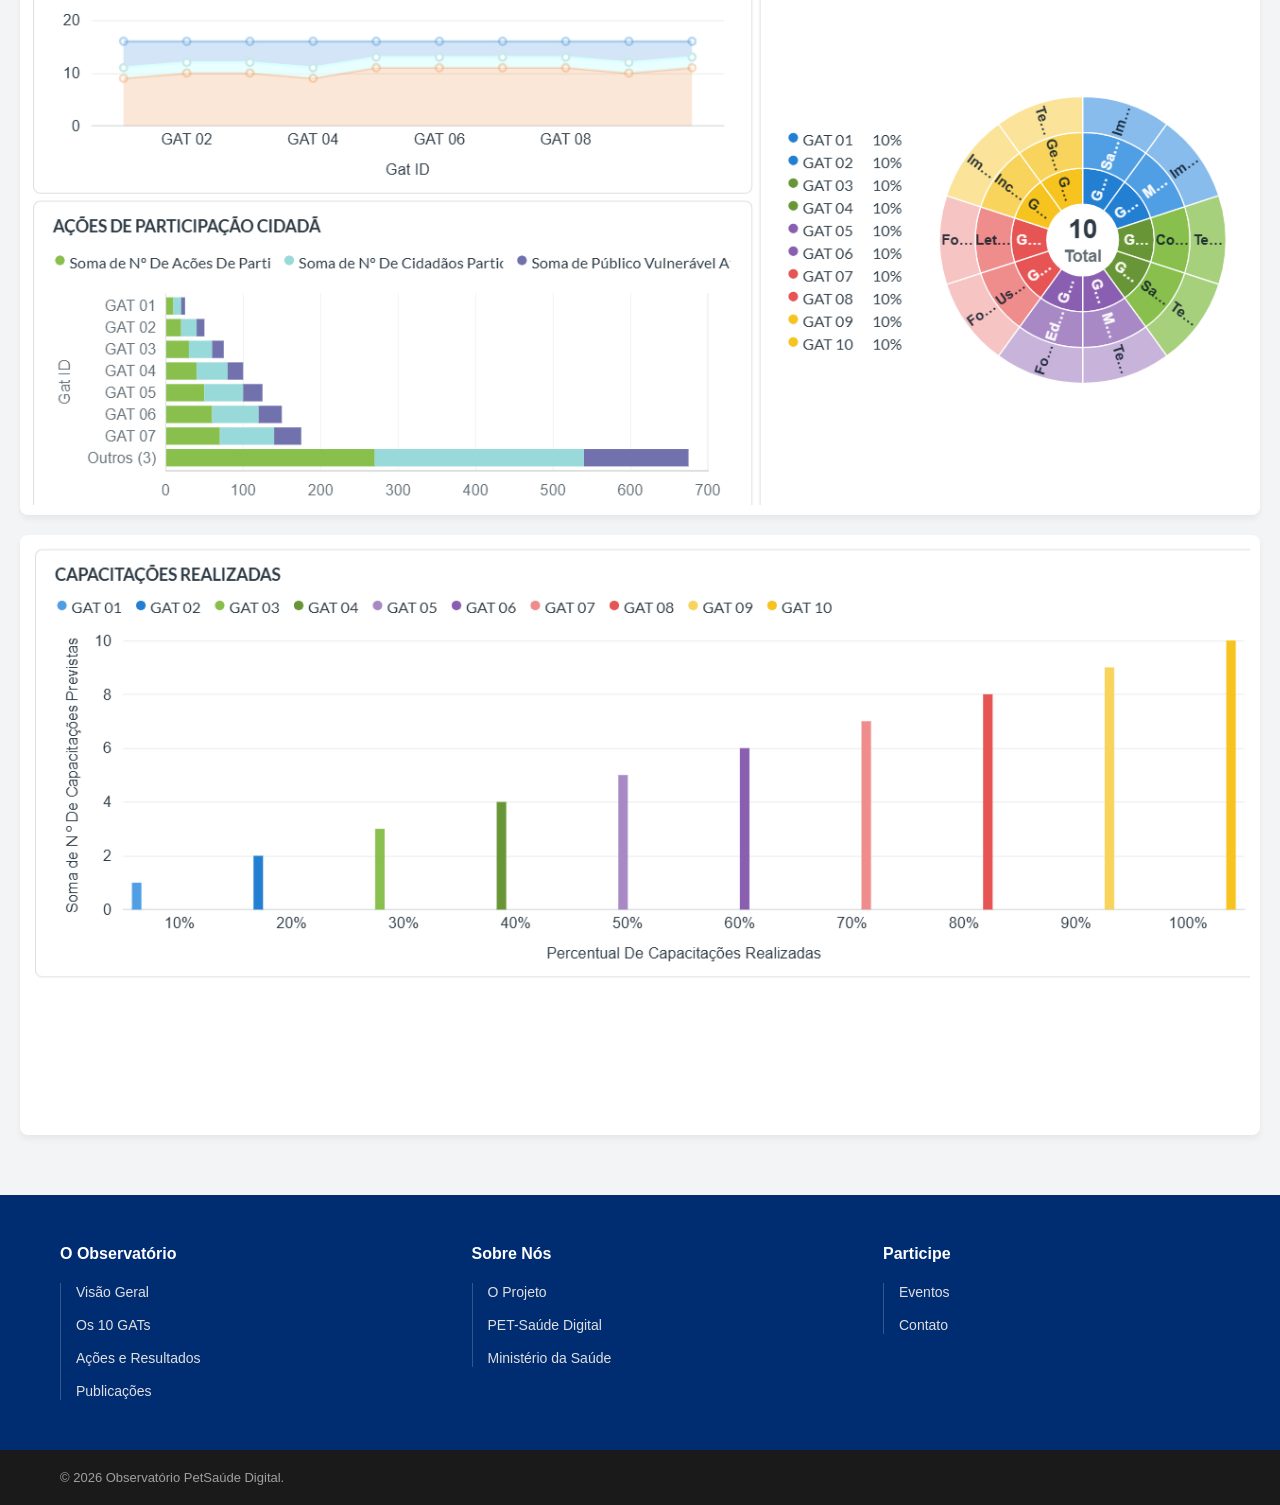
==== commit 3d012459: "fix: corrigindo estrutura do index" ====
--- a/index.html
+++ b/index.html
@@ -70,8 +70,6 @@
             </div>
         </section>
 
-    </section>
-
     <section class="gat-cards-section">
         <h2 class="section-title" style="margin-bottom: 20px;">Conheça os GAT's</h2>
         
@@ -128,7 +126,6 @@
         </div>
     </section>
 
-    <section class="dashboard-container">
         
         <section class="dashboard-container">
             <iframe
@@ -152,6 +149,7 @@
             ></iframe>
         </section>
 
+
         <div id="footer-container"></div>
         <script src="footer.js"></script> 
         <script src="carousel.js"></script>
--- a/style.css
+++ b/style.css
@@ -260,7 +260,7 @@
 /*Rodapé*/
 
 .footer {
-    width: calc(100%+40%);
+    width: calc(100% + 40%);
     flex-shrink: 0;
     display: flex;
     flex-direction: column;
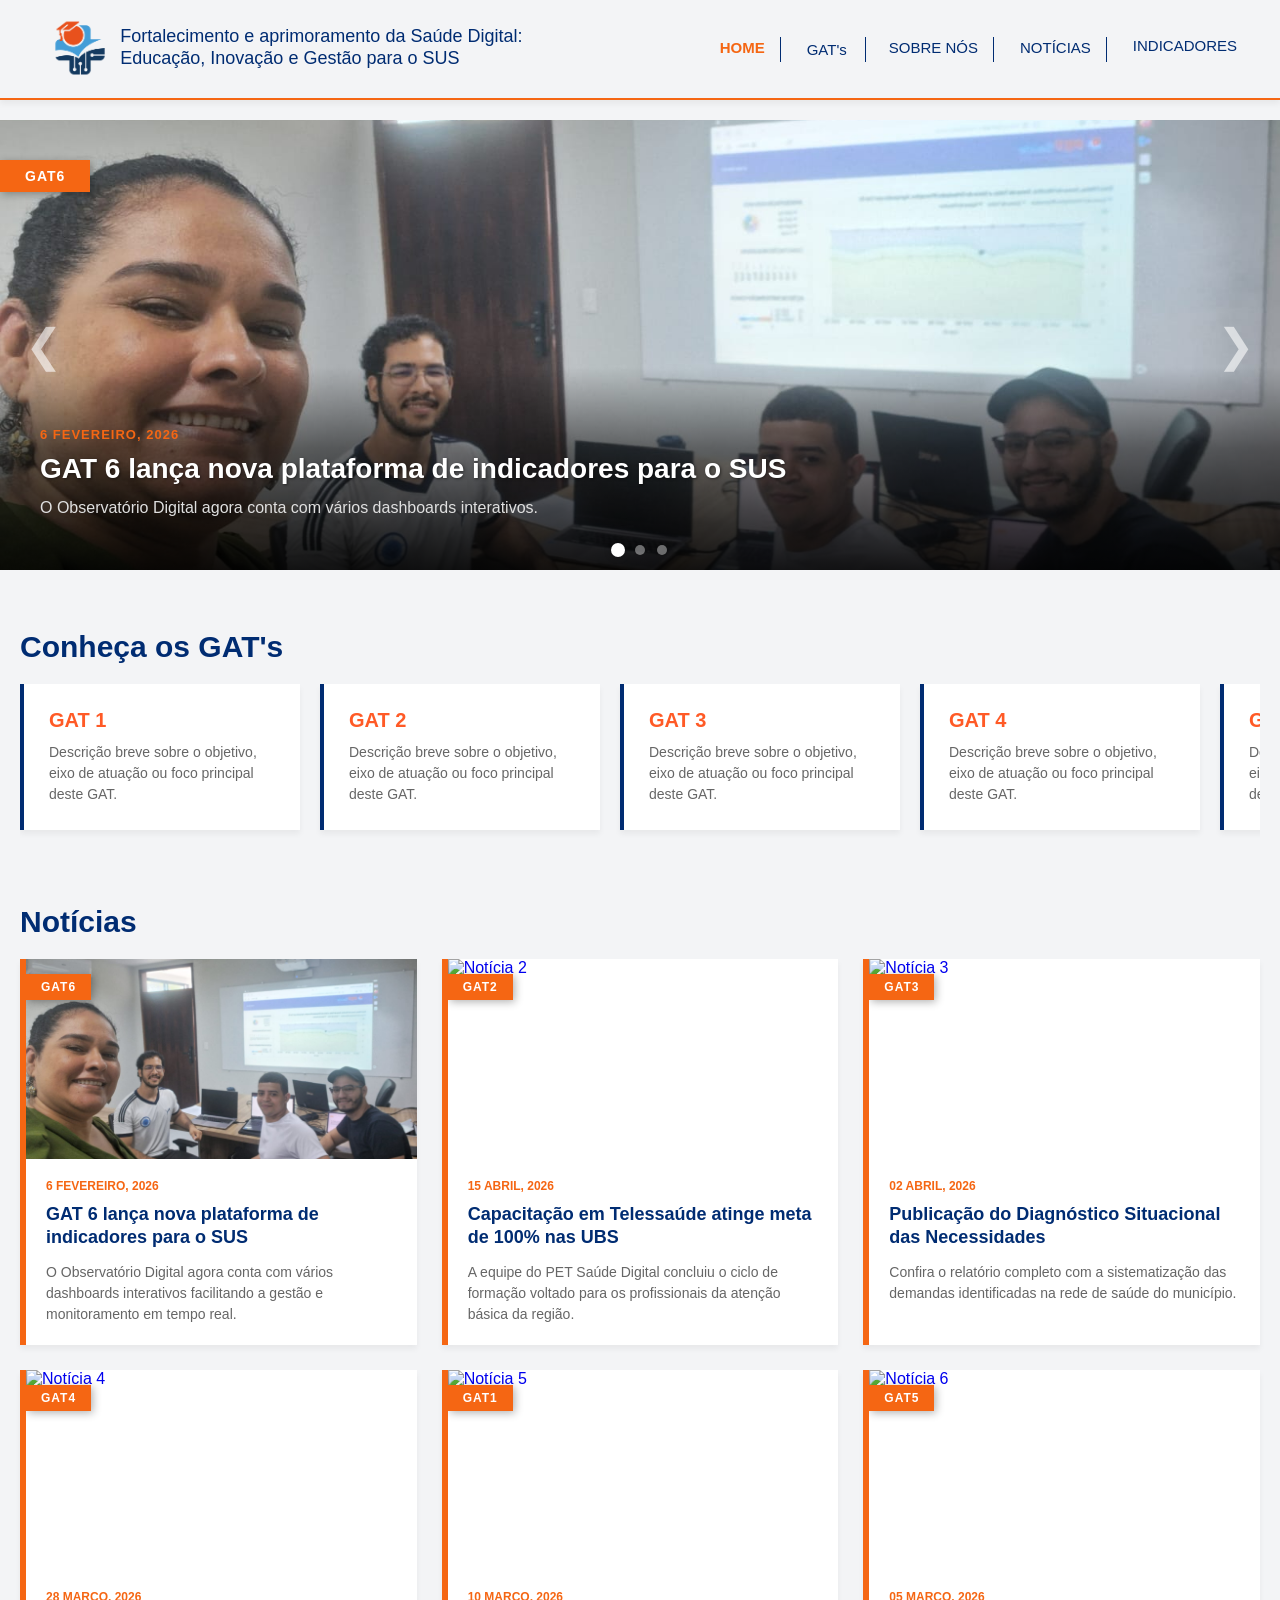
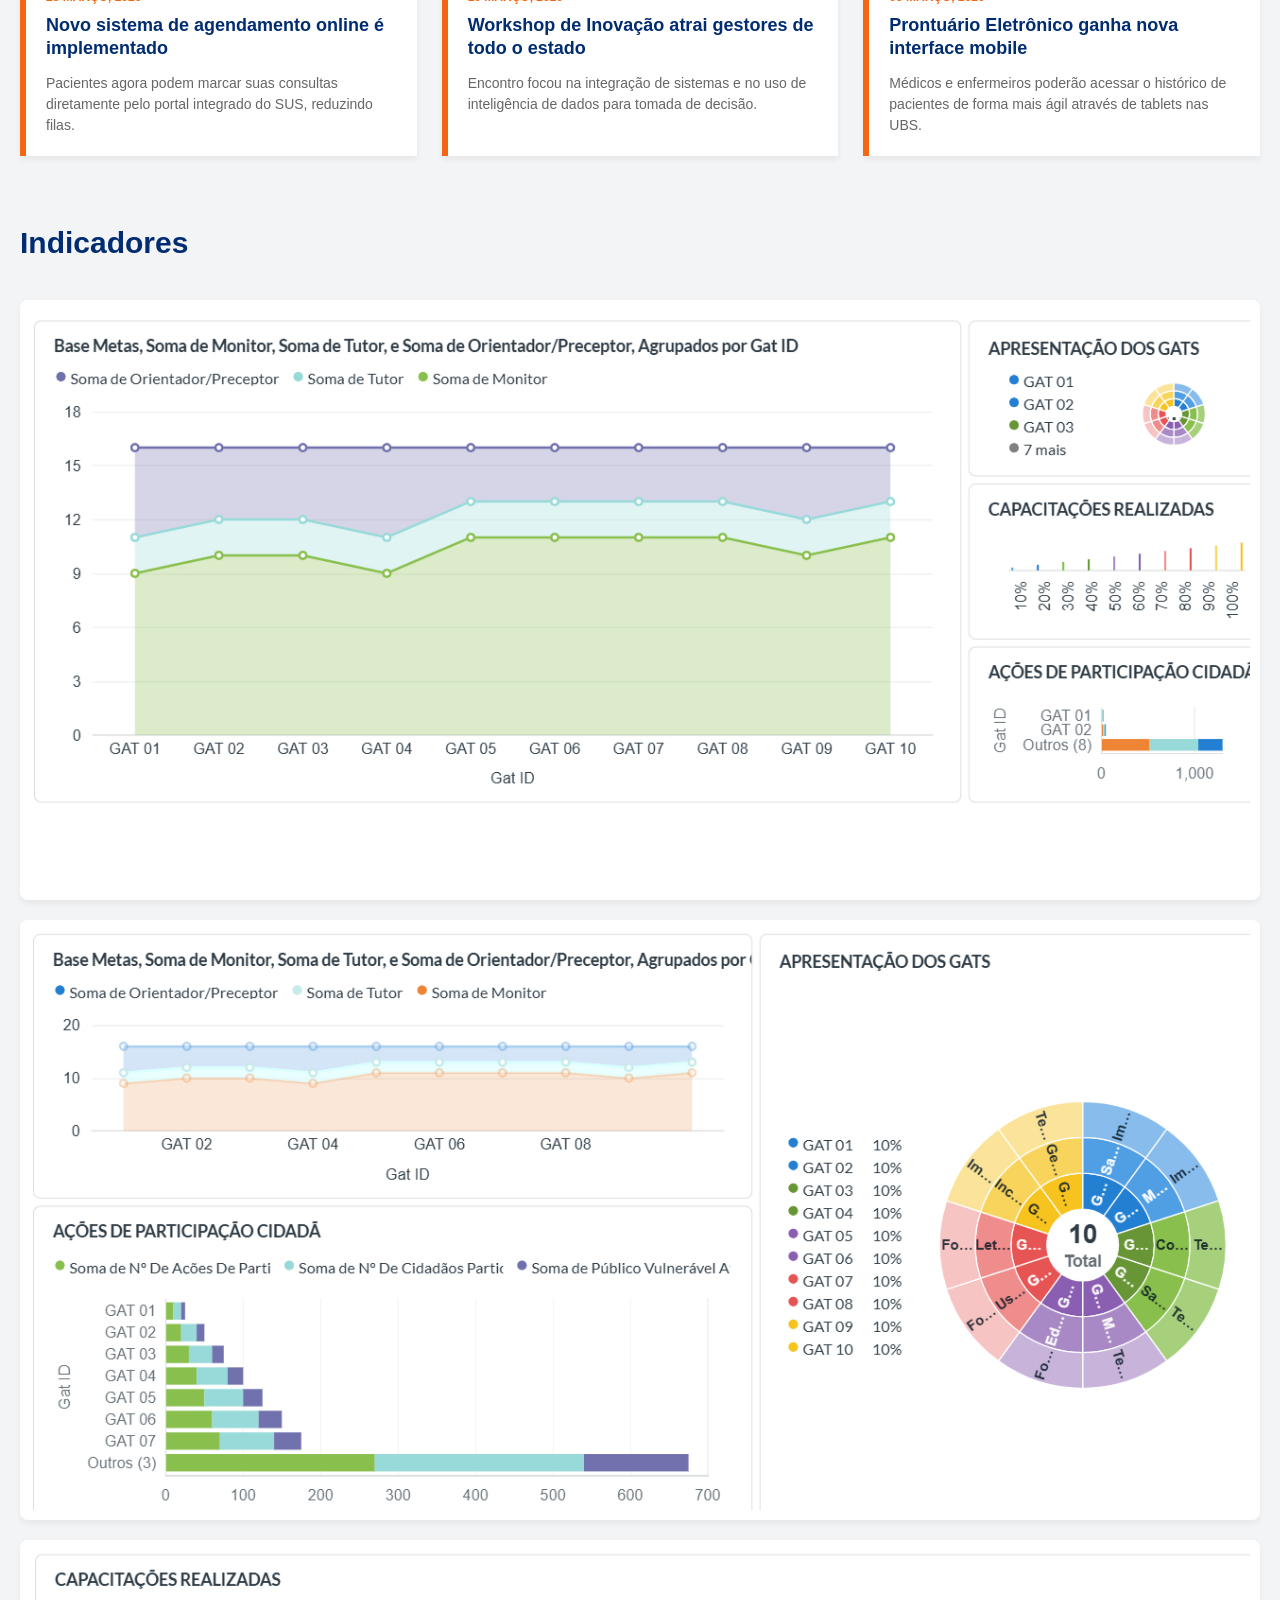
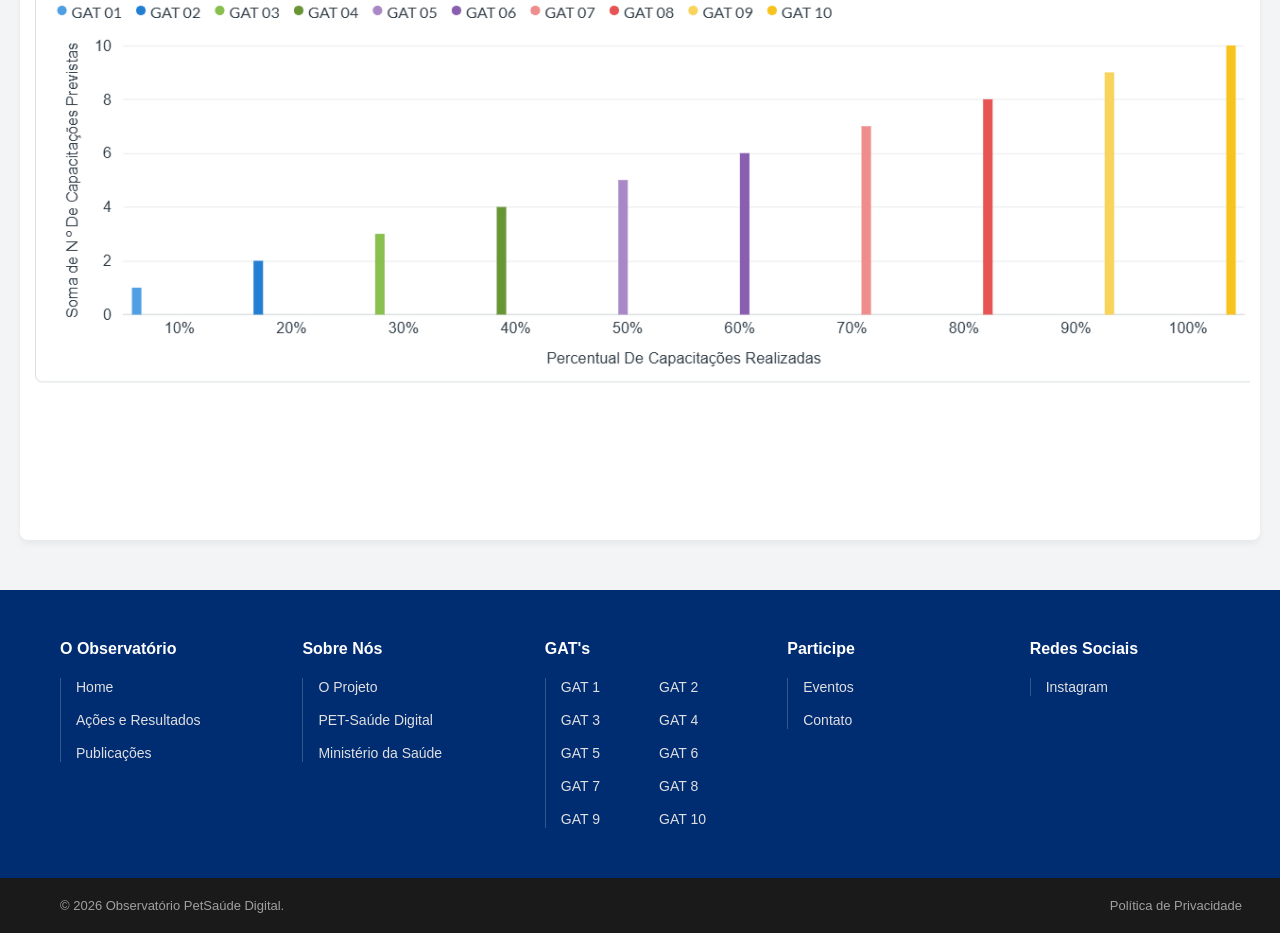
==== commit 14fdc602: "feat: inserindo seção para noticias" ====
--- a/index.html
+++ b/index.html
@@ -126,7 +126,88 @@
         </div>
     </section>
 
+    <section class="news-section" style="margin-bottom: 40px;">
+        <h2 class="section-title" style="margin-bottom: 20px;">Notícias</h2>
         
+        <div class="news-grid">
+            
+            <a href="#" class="news-card">
+                <div class="news-card-img">
+                    <img src="Reunião1.jpeg" alt="Notícia 1">
+                    <span class="news-tag">GAT6</span>
+                </div>
+                <div class="news-content">
+                    <span class="news-date">6 Fevereiro, 2026</span>
+                    <h3 class="news-title">GAT 6 lança nova plataforma de indicadores para o SUS</h3>
+                    <p class="news-desc">O Observatório Digital agora conta com vários dashboards interativos facilitando a gestão e monitoramento em tempo real.</p>
+                </div>
+            </a>
+
+            <a href="#" class="news-card">
+                <div class="news-card-img">
+                    <img src="https://via.placeholder.com/600x400/17a2b8/ffffff?text=Noticia+2" alt="Notícia 2">
+                    <span class="news-tag">GAT2</span>
+                </div>
+                <div class="news-content">
+                    <span class="news-date">15 Abril, 2026</span>
+                    <h3 class="news-title">Capacitação em Telessaúde atinge meta de 100% nas UBS</h3>
+                    <p class="news-desc">A equipe do PET Saúde Digital concluiu o ciclo de formação voltado para os profissionais da atenção básica da região.</p>
+                </div>
+            </a>
+
+            <a href="#" class="news-card">
+                <div class="news-card-img">
+                    <img src="https://via.placeholder.com/600x400/f56613/ffffff?text=Noticia+3" alt="Notícia 3">
+                    <span class="news-tag">GAT3</span>
+                </div>
+                <div class="news-content">
+                    <span class="news-date">02 Abril, 2026</span>
+                    <h3 class="news-title">Publicação do Diagnóstico Situacional das Necessidades</h3>
+                    <p class="news-desc">Confira o relatório completo com a sistematização das demandas identificadas na rede de saúde do município.</p>
+                </div>
+            </a>
+
+            <a href="#" class="news-card">
+                <div class="news-card-img">
+                    <img src="https://via.placeholder.com/600x400/28a745/ffffff?text=Noticia+4" alt="Notícia 4">
+                    <span class="news-tag">GAT4</span>
+                </div>
+                <div class="news-content">
+                    <span class="news-date">28 Março, 2026</span>
+                    <h3 class="news-title">Novo sistema de agendamento online é implementado</h3>
+                    <p class="news-desc">Pacientes agora podem marcar suas consultas diretamente pelo portal integrado do SUS, reduzindo filas.</p>
+                </div>
+            </a>
+
+            <a href="#" class="news-card">
+                <div class="news-card-img">
+                    <img src="https://via.placeholder.com/600x400/6f42c1/ffffff?text=Noticia+5" alt="Notícia 5">
+                    <span class="news-tag">GAT1</span>
+                </div>
+                <div class="news-content">
+                    <span class="news-date">10 Março, 2026</span>
+                    <h3 class="news-title">Workshop de Inovação atrai gestores de todo o estado</h3>
+                    <p class="news-desc">Encontro focou na integração de sistemas e no uso de inteligência de dados para tomada de decisão.</p>
+                </div>
+            </a>
+
+            <a href="#" class="news-card">
+                <div class="news-card-img">
+                    <img src="https://via.placeholder.com/600x400/e83e8c/ffffff?text=Noticia+6" alt="Notícia 6">
+                    <span class="news-tag">GAT5</span>
+                </div>
+                <div class="news-content">
+                    <span class="news-date">05 Março, 2026</span>
+                    <h3 class="news-title">Prontuário Eletrônico ganha nova interface mobile</h3>
+                    <p class="news-desc">Médicos e enfermeiros poderão acessar o histórico de pacientes de forma mais ágil através de tablets nas UBS.</p>
+                </div>
+            </a>
+
+        </div>
+    </section>
+
+    <h2 class="section-title" style="margin-bottom: 20px;">Indicadores</h2>
+
         <section class="dashboard-container">
             <iframe
                 src="image copy.png"
--- a/style.css
+++ b/style.css
@@ -252,6 +252,7 @@
 
 .section-title {
     color: #002c72;
+    font-size: 30px;
     margin-top: 10px;
     margin-bottom: -5px;
 }
@@ -260,14 +261,14 @@
 /*Rodapé*/
 
 .footer {
-    width: calc(100% + 40%);
+    width: calc(105%);
     flex-shrink: 0;
     display: flex;
     flex-direction: column;
     margin-left: -20px;  
     margin-right: -20px;  
     margin-bottom: -20px; 
-    margin-top: 40px; 
+    margin-top: 30px; 
 }
 
 .footer-top {
@@ -284,6 +285,7 @@
     flex: 1;
     min-width: 180px;
 }
+
 
 .footer-col h4 {
     font-size: 16px;
@@ -310,6 +312,13 @@
 
 .footer-col ul li a:hover {
     color: #f56613; 
+}
+/* Transforma a lista de GATs do rodapé em duas colunas */
+.footer-col ul.two-columns {
+    display: grid;
+    grid-template-columns: 1fr 1fr; /* Cria duas colunas do mesmo tamanho */
+    row-gap: 15px;    /* Espaço vertical entre as linhas */
+    column-gap: 0px; /* Espaço horizontal entre as duas colunas */
 }
 
 /* Inferior */
@@ -852,7 +861,7 @@
     text-decoration: none; /* Remove o sublinhado do link */
     display: flex;
     flex-direction: column;
-    border-left: 4px solid #002c72; /* Linha azul no topo */
+    border-left: 4px solid #002c72; /* Linha azul lateral */
     transition: transform 0.2s, border-color 0.2s;
     flex-shrink: 0; 
 }
@@ -878,4 +887,180 @@
     color: #666;
     font-size: 14px;
     line-height: 1.5;
+}
+
+/*Menu supenso de gats na barra de menu*/
+
+/* O container principal */
+.dropdown {
+    position: relative;
+    display: inline-flex;
+    align-items: center;
+}
+
+.dropdown-trigger {
+    display: inline-block;
+}
+
+/* A caixa suspensa que guarda os botões (Oculta por padrão) */
+.dropdown-content {
+    visibility: hidden;
+    opacity: 0;
+    position: absolute;
+    top: 150%; /* Joga um pouco para baixo para a animação */
+    left: 0;
+    background-color: white;
+    min-width: 150px;
+    box-shadow: 0px 8px 16px rgba(0,0,0,0.15); 
+    border-radius: 6px;
+    border-top: 3px solid #f56613; 
+    z-index: 100;
+    
+    /* Configuração da barra de rolagem interna */
+    max-height: 400px;
+    overflow-y: auto;
+    
+    /* Transição suave ao aparecer */
+    transition: opacity 0.3s ease, top 0.3s ease, visibility 0.3s;
+}
+
+/* Links dentro do menu suspenso */
+.dropdown-content a {
+    color: #002c72;
+    padding: 12px 16px;
+    text-decoration: none;
+    display: block;
+    font-size: 14px;
+    border-bottom: 1px solid #f3f4f6;
+    transition: background 0.2s, color 0.2s, padding-left 0.2s;
+}
+
+.dropdown-content a:last-child {
+    border-bottom: none;
+}
+
+/* Efeito ao passar o mouse em cada GAT do menu suspenso */
+.dropdown-content a:hover {
+    background-color: #f9fafb;
+    color: #f56613;
+    padding-left: 20px; /* Pequeno pulo para a direita */
+    font-weight: 600;
+}
+
+.dropdown:hover .dropdown-content {
+    visibility: visible;
+    opacity: 1;
+    top: 100%; /* Sobe para a posição final colada ao menu */
+}
+
+/* Ajuste para a linha separadora do menu não quebrar */
+.dropdown:not(:last-child)::after {
+    content: "";
+    display: inline-block;
+    width: 1px; 
+    height: 25px; 
+    background-color: #002c72; 
+    margin-left: 15px; 
+    vertical-align: middle;
+}
+
+.dropdown .menu-item::after {
+    display: none; /* Remove a linha dupla indesejada */
+}
+
+/* Cards de Noticias */
+
+.news-grid {
+    display: grid;
+    /* Cria as colunas automaticamente. No PC ficam 3, no celular 1 */
+    grid-template-columns: repeat(auto-fit, minmax(300px, 1fr));
+    gap: 25px;
+}
+
+.news-card {
+    background: white;
+    border-radius: 0px;
+    overflow: hidden; /* Mantém a imagem dentro da borda arredondada */
+    box-shadow: 0 4px 6px rgba(0,0,0,0.05);
+    text-decoration: none;
+    border-left: 6px solid #f56613;
+    display: flex;
+    flex-direction: column;
+    transition: transform 0.3s ease, box-shadow 0.3s ease;
+}
+
+/* Efeito ao passar o mouse no card inteiro */
+.news-card:hover {
+    transform: translateY(-8px);
+    box-shadow: 0 10px 15px rgba(0,0,0,0.1);
+}
+
+.news-card-img {
+    height: 200px;
+    width: 100%;
+    position: relative; /* Necessário para a tag flutuar aqui dentro */
+    overflow: hidden;
+}
+
+.news-card-img img {
+    width: 100%;
+    height: 100%;
+    object-fit: cover;
+    transition: transform 0.5s ease;
+}
+
+/* Efeito de zoom na imagem ao passar o mouse */
+.news-card:hover .news-card-img img {
+    transform: scale(1.08);
+}
+
+/* A tag flutuante estilo o banner */
+.news-tag {
+    position: absolute;
+    top: 15px;
+    left: 0;
+    background-color: #f56613;
+    color: white;
+    padding: 6px 15px;
+    font-size: 12px;
+    font-weight: bold;
+    text-transform: uppercase;
+    letter-spacing: 1px;
+    z-index: 10;
+    box-shadow: 2px 2px 8px rgba(0, 0, 0, 0.3);
+}
+
+.news-content {
+    padding: 20px;
+    display: flex;
+    flex-direction: column;
+    flex: 1; /* Preenche o resto do card, empurrando para baixo se necessário */
+}
+
+.news-date {
+    font-size: 12px;
+    color: #f56613;
+    font-weight: 800;
+    text-transform: uppercase;
+    margin-bottom: 10px;
+}
+
+.news-title {
+    font-size: 18px;
+    font-weight: bold;
+    color: #002c72;
+    margin-bottom: 12px;
+    line-height: 1.3;
+    transition: color 0.2s;
+}
+
+/* O título fica laranja ao passar o mouse */
+.news-card:hover .news-title {
+    color: #f56613;
+}
+
+.news-desc {
+    font-size: 14px;
+    color: #666;
+    line-height: 1.5;
 }
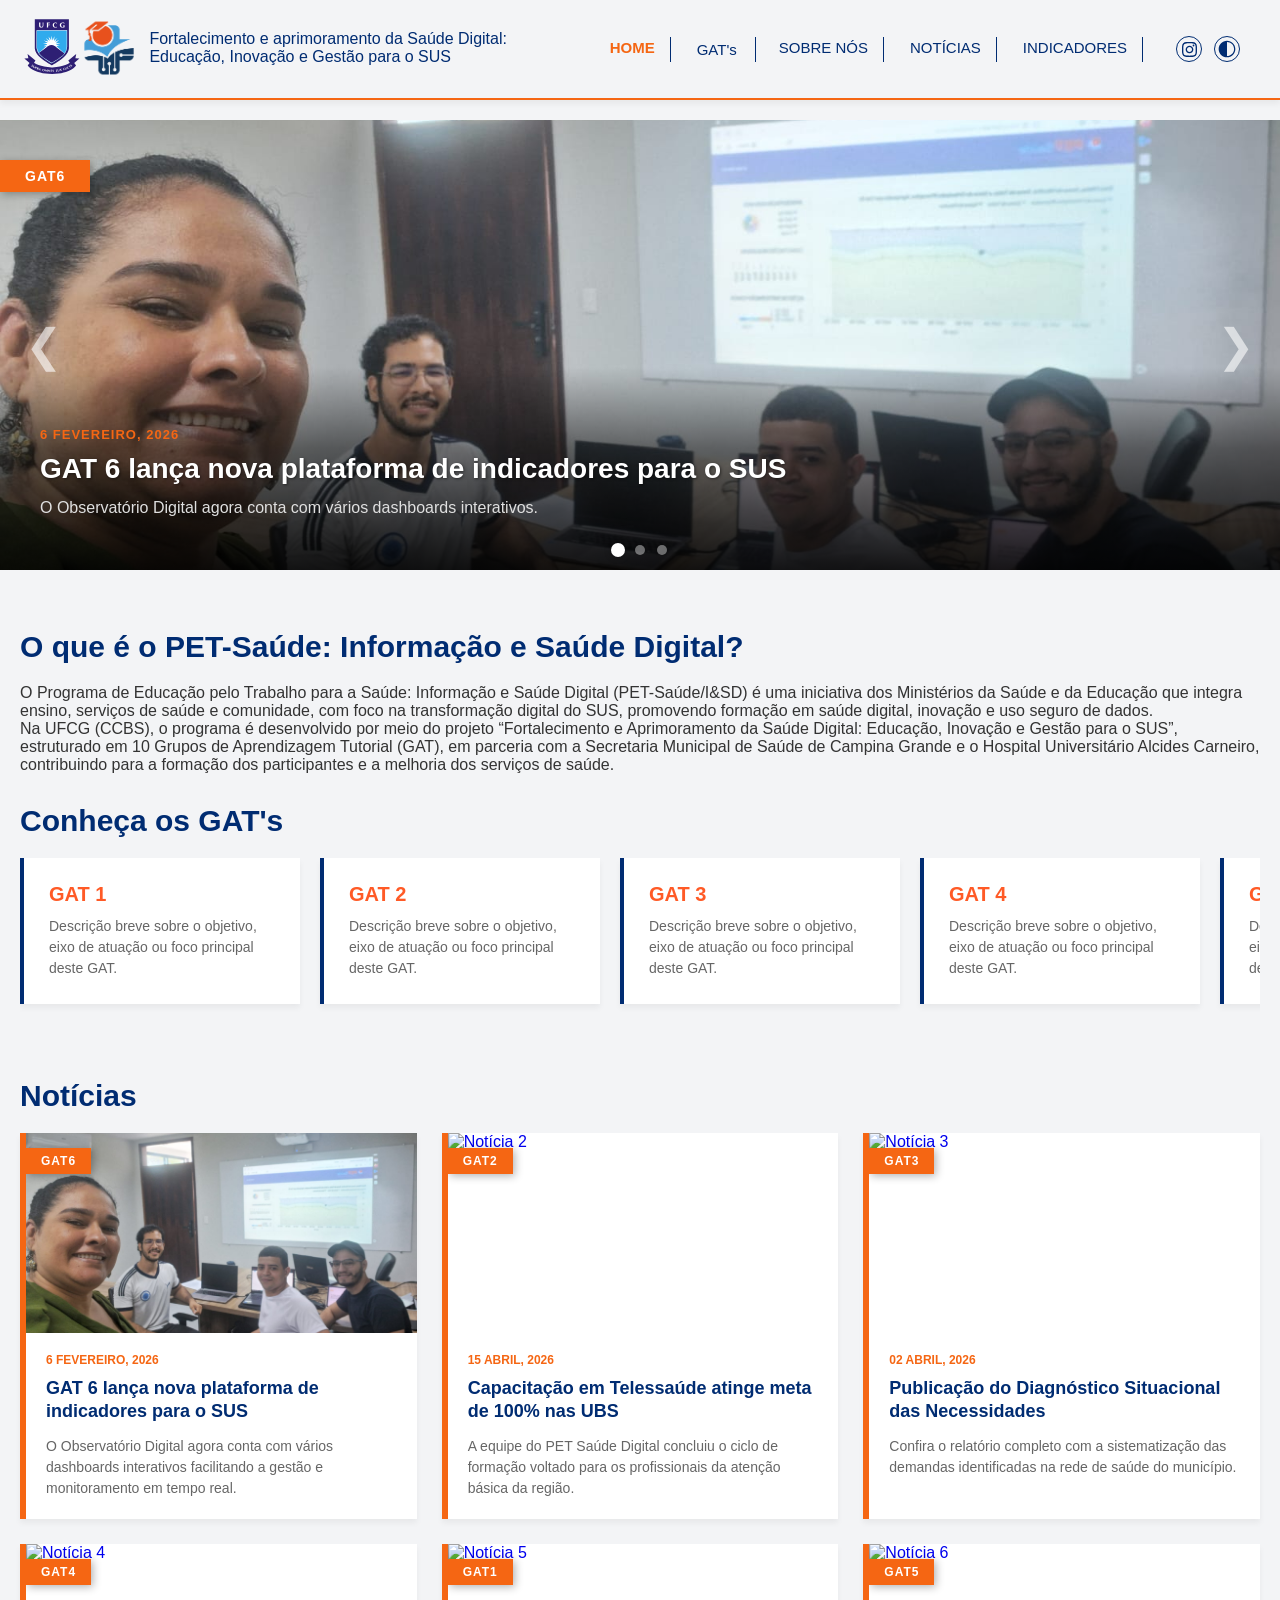
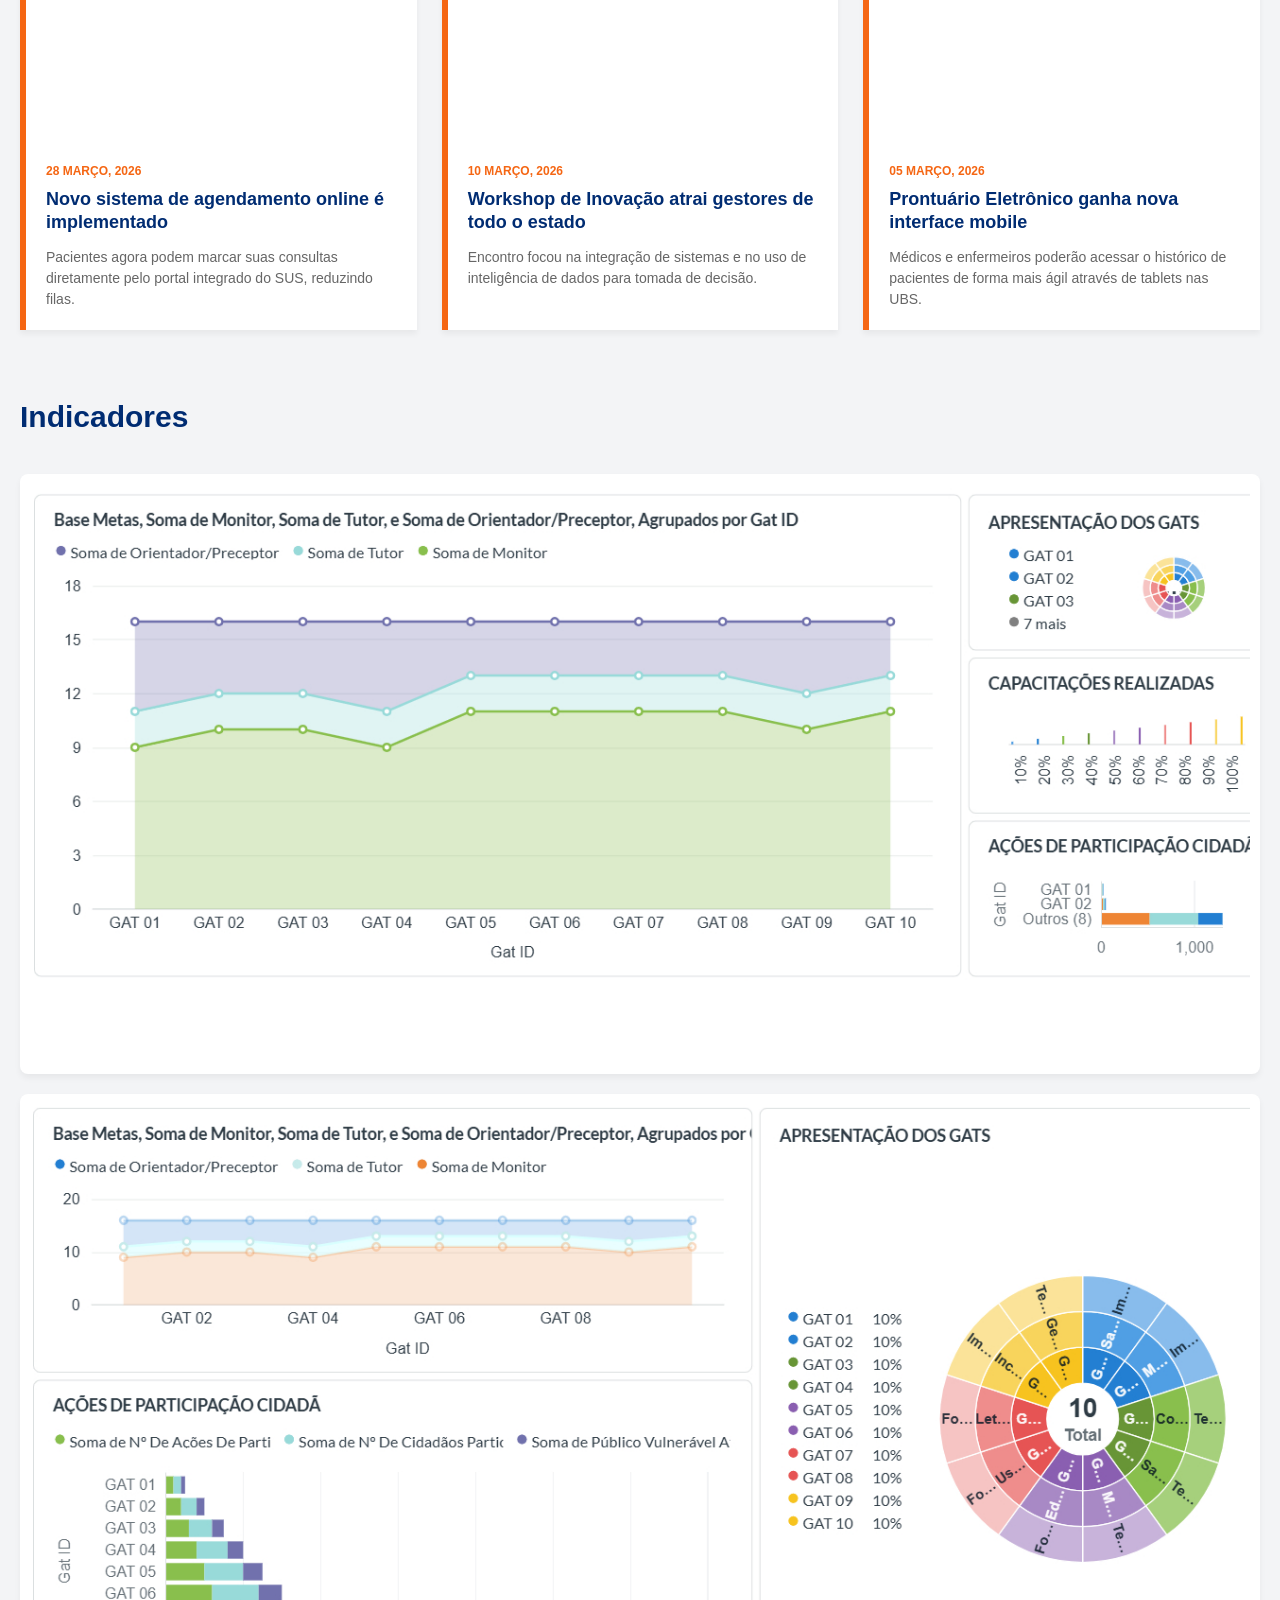
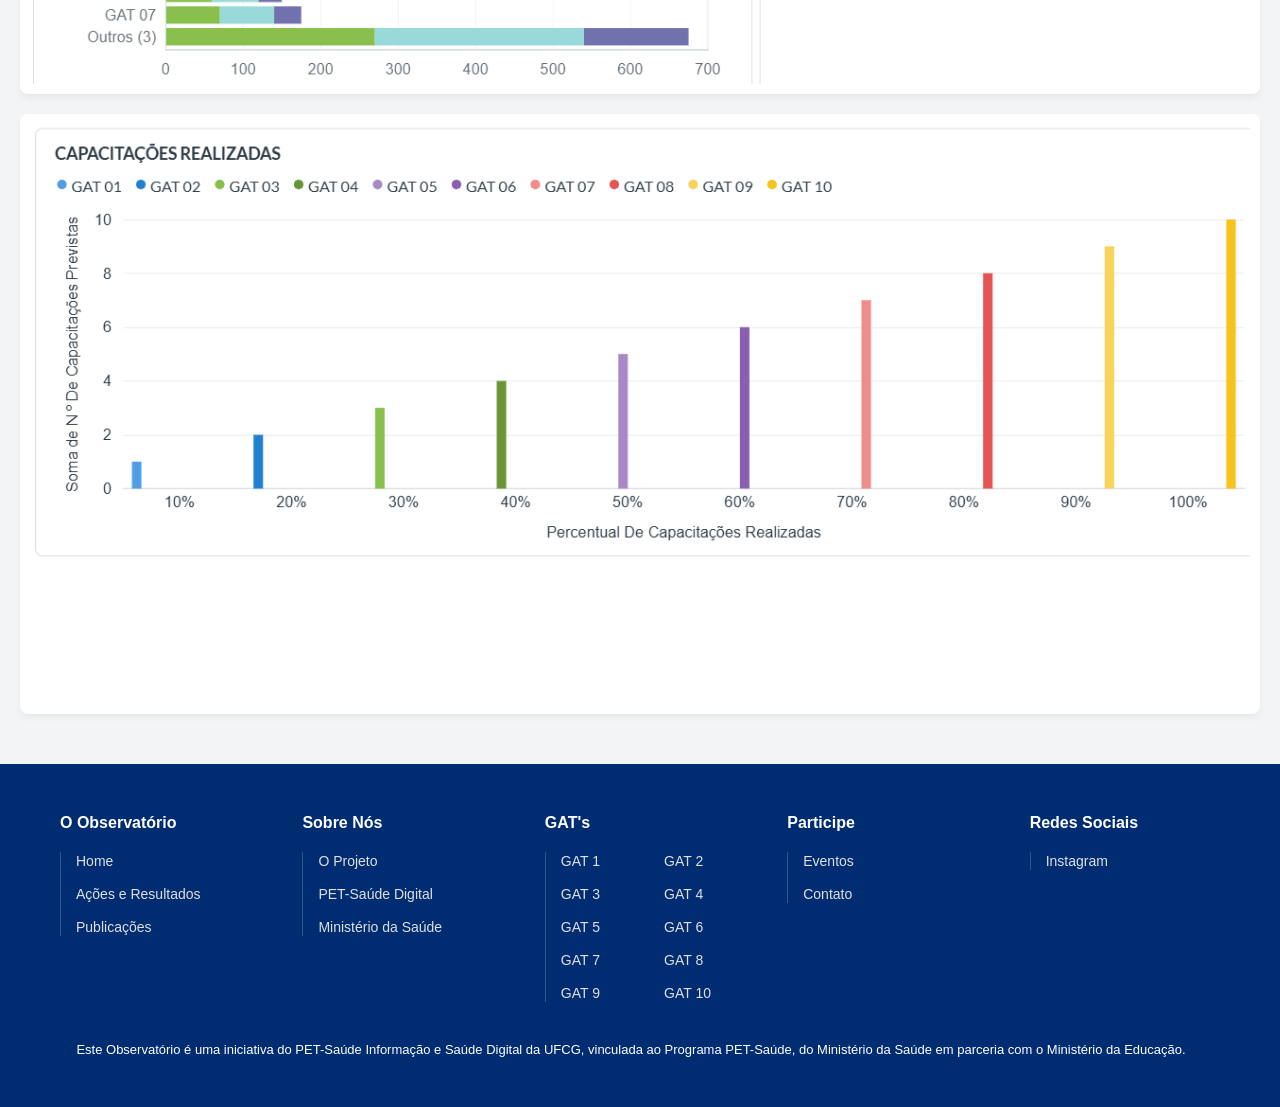
==== commit 4d87b735: "feat: add descrição sobre o PET" ====
--- a/index.html
+++ b/index.html
@@ -70,6 +70,24 @@
             </div>
         </section>
 
+    <section class="descriptGAT">
+        <h1 class="section-title" style="margin-bottom: 20px;">O que é o PET-Saúde: Informação e Saúde Digital?</h1>
+
+        <div>
+            <p>O Programa de Educação pelo Trabalho para a Saúde: Informação e Saúde Digital
+                (PET-Saúde/I&SD) é uma iniciativa dos Ministérios da Saúde e da Educação que
+                integra ensino, serviços de saúde e comunidade, com foco na transformação digital
+                do SUS, promovendo formação em saúde digital, inovação e uso seguro de dados.</p>
+            <p>Na UFCG (CCBS), o programa é desenvolvido por meio do projeto “Fortalecimento e
+                Aprimoramento da Saúde Digital: Educação, Inovação e Gestão para o SUS”,
+                estruturado em 10 Grupos de Aprendizagem Tutorial (GAT), em parceria com a
+                Secretaria Municipal de Saúde de Campina Grande e o Hospital Universitário Alcides
+                Carneiro, contribuindo para a formação dos participantes e a melhoria dos serviços
+                de saúde.</p>
+            
+        </div>
+    </section>
+
     <section class="gat-cards-section">
         <h2 class="section-title" style="margin-bottom: 20px;">Conheça os GAT's</h2>
         
--- a/style.css
+++ b/style.css
@@ -84,19 +84,25 @@
     width: auto;
 }
 
+.logo-ufcg{
+    height: 70px;
+    margin-left: -50px;
+    width: auto;
+}
+
 .logo-container {
     display: flex;
     align-items: center; 
-    gap: 10px; 
+    gap: 10px;
     margin-bottom: 2px; 
+    margin-left: -135px;
     padding: 0 10px; 
 }
 
 /* Estilo do texto ao lado da logo */
 .logo-text {
-    font-size: 18px;
+    font-size: 16px;
     color: #002c72; 
-    line-height: 1.2;
 }
 
 .main-content {
@@ -318,35 +324,20 @@
     display: grid;
     grid-template-columns: 1fr 1fr; /* Cria duas colunas do mesmo tamanho */
     row-gap: 15px;    /* Espaço vertical entre as linhas */
-    column-gap: 0px; /* Espaço horizontal entre as duas colunas */
-}
-
-/* Inferior */
-
-.footer-bottom {
-    background-color: #1a1a1a; 
-    color: #a0a0a0;
-    padding: 20px 60px;
-}
-
-.footer-bottom-content {
-    display: flex;
-    justify-content: space-between;
-    align-items: center;
+    column-gap: 10px; /* Espaço horizontal entre as duas colunas */
+}
+
+.textFooter{
+
+    color: #ffffff;
     font-size: 13px;
-    flex-wrap: wrap;
-    gap: 15px;
-}
-
-.footer-bottom-content a.privacy-policy {
-    color: #a0a0a0;
-    text-decoration: none;
-    transition: color 0.3s;
-}
-
-.footer-bottom-content a.privacy-policy:hover {
-    color: white;
-}
+    text-align: center;
+    margin-left: -20px;
+    width: 100%;
+    flex-basis: 100%;
+    margin-top: 10px;
+}
+
 
 /* Responsividade para Celulares */
 @media (max-width: 768px) {
@@ -1063,4 +1054,66 @@
     font-size: 14px;
     color: #666;
     line-height: 1.5;
-}+}
+
+/* Container das ações do menu  */
+.header-actions {
+    display: flex;
+    align-items: center;
+    gap: 12px;
+    margin-left: 10px; /* Espaço após o último item de menu */
+}
+
+/* Estilo Base das Bolinhas */
+.action-circle {
+    width: 26px;
+    height: 26px;
+    border-radius: 50%;
+    border: 1.5px solid #002c72;
+    background-color: transparent;
+    display: flex;
+    align-items: center;
+    justify-content: center;
+    cursor: pointer;
+    transition: all 0.3s ease;
+    color: #002c72;
+    text-decoration: none;
+    padding: 0;
+}
+
+/* Efeito de Hover (Passar o mouse) */
+.action-circle:hover {
+    background-color: #f56613;
+    border-color: #f56613;
+    color: white;
+    transform: scale(1.1);
+}
+
+.action-circle img.icon {
+    width: 20px; /* Tamanho da imagem */
+    height: 20px;
+    object-fit: contain; /* Garante que a imagem não distorça */
+}
+
+/* Ajuste específico para o ícone de lua */
+.action-circle .icon {
+    font-size: 16px;
+    line-height: 1;
+}
+
+/* Remove a linha separadora que você tem no menu para o container de ações */
+.header-actions::after {
+    display: none !important;
+}
+
+body.dark-mode {
+    background-color: #1a1a1a;
+    color: white;
+}
+body.dark-mode .sidebar {
+    background-color: #121212;
+}
+
+body.dark-mode .footer-top {
+    background-color: #121212;
+}
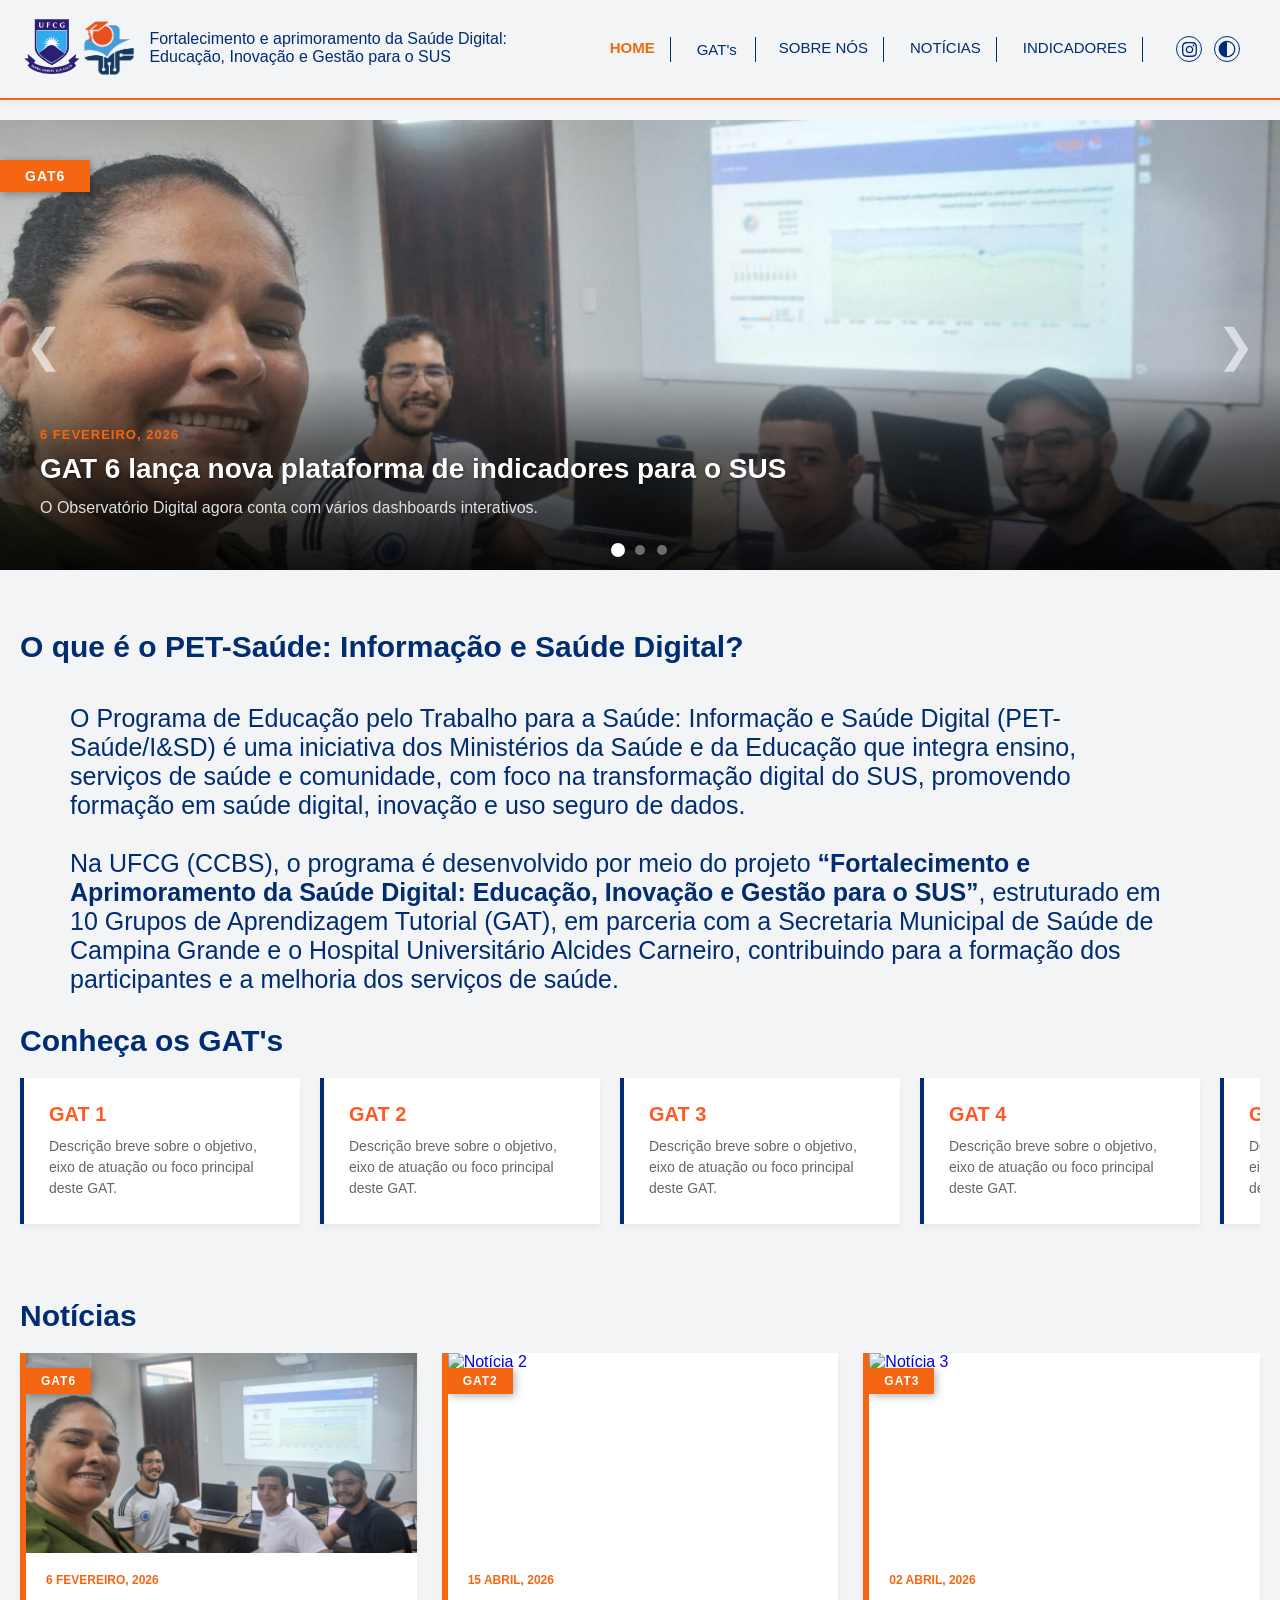
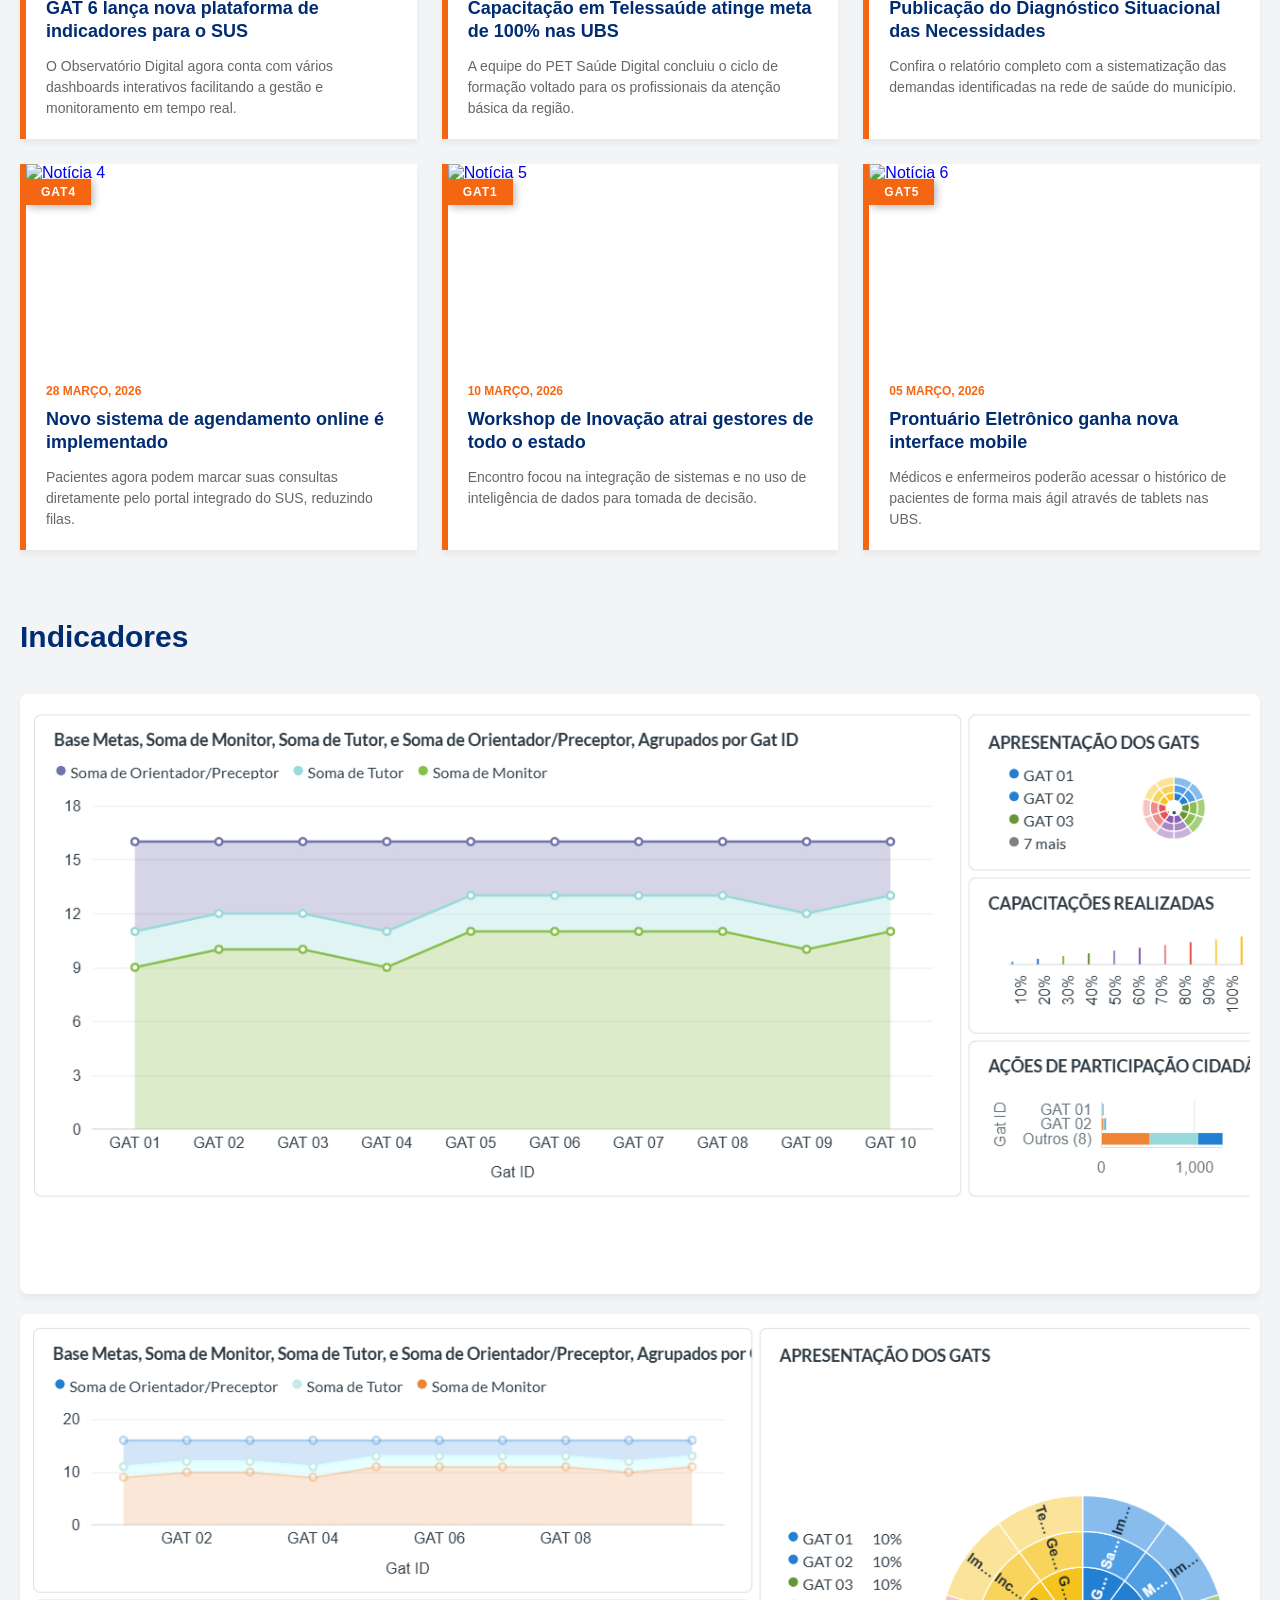
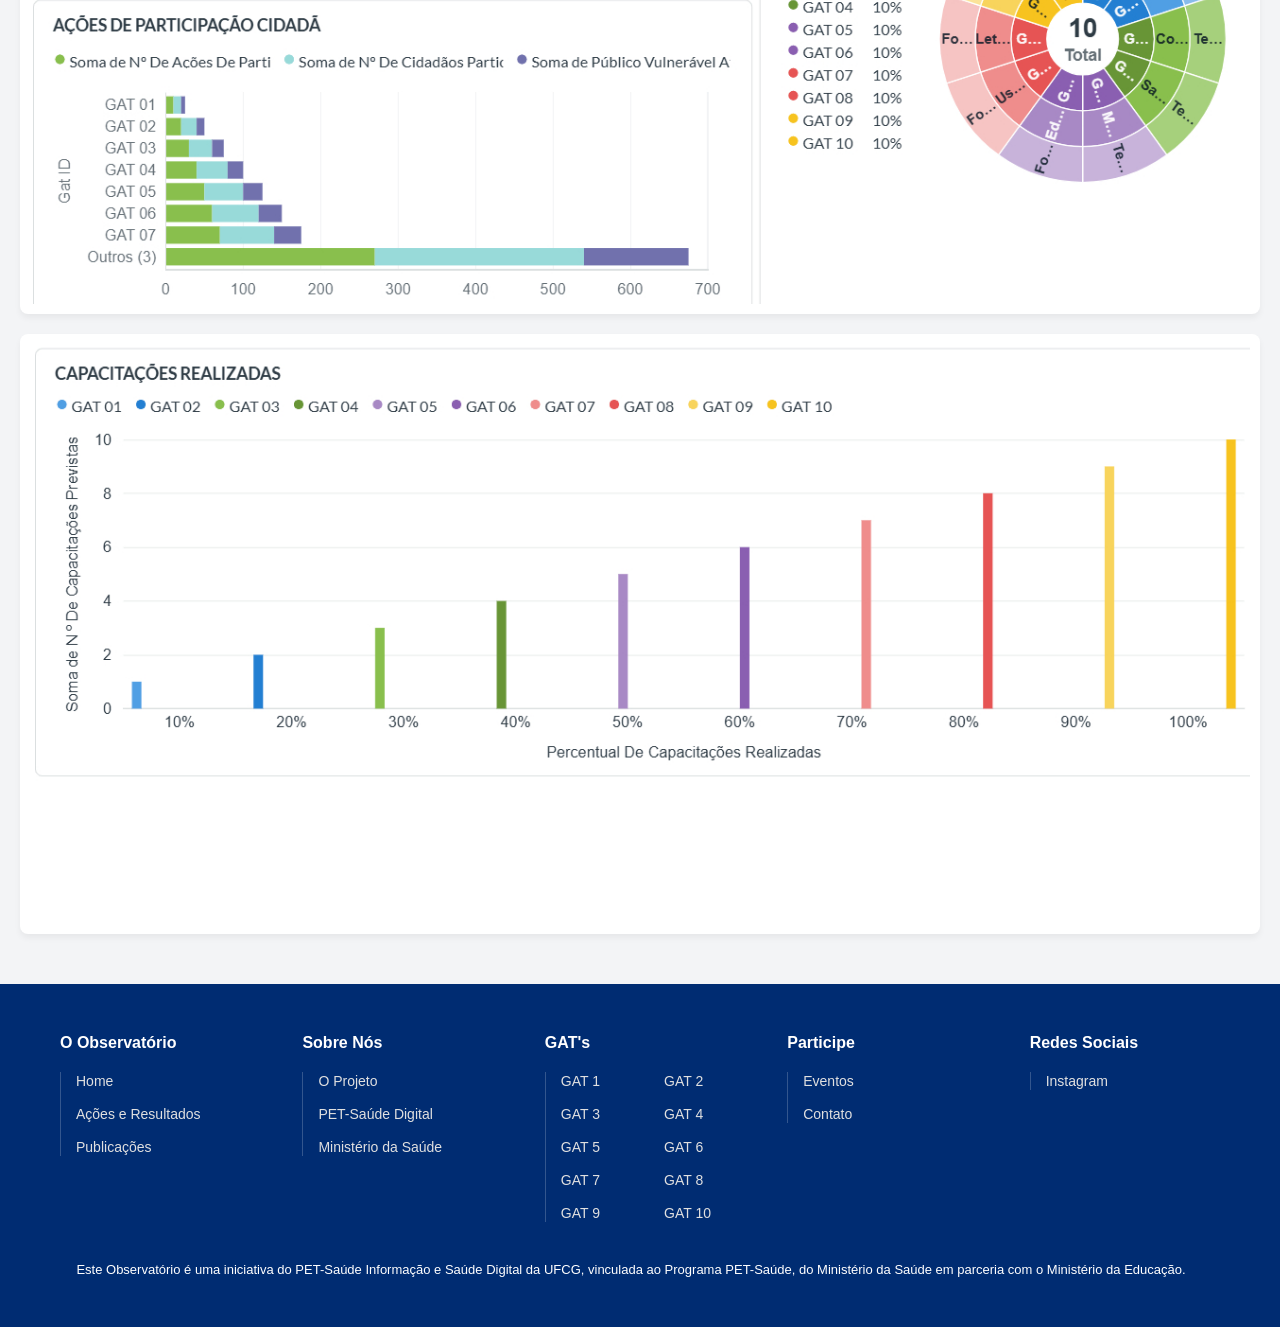
==== commit 94871d19: "style: ajuste na estilização" ====
--- a/index.html
+++ b/index.html
@@ -3,7 +3,7 @@
 <head>
     <meta charset="UTF-8">
     <meta name="viewport" content="width=device-width, initial-scale=1.0">
-    <title>Painel</title>
+    <title>Observatório</title>
     <link rel="stylesheet" href="style.css">
 </head>
 <body>
@@ -70,20 +70,13 @@
             </div>
         </section>
 
+    <h1 class="section-title" style="margin-bottom: 20px;">O que é o PET-Saúde: Informação e Saúde Digital?</h1>
     <section class="descriptGAT">
-        <h1 class="section-title" style="margin-bottom: 20px;">O que é o PET-Saúde: Informação e Saúde Digital?</h1>
 
         <div>
-            <p>O Programa de Educação pelo Trabalho para a Saúde: Informação e Saúde Digital
-                (PET-Saúde/I&SD) é uma iniciativa dos Ministérios da Saúde e da Educação que
-                integra ensino, serviços de saúde e comunidade, com foco na transformação digital
-                do SUS, promovendo formação em saúde digital, inovação e uso seguro de dados.</p>
-            <p>Na UFCG (CCBS), o programa é desenvolvido por meio do projeto “Fortalecimento e
-                Aprimoramento da Saúde Digital: Educação, Inovação e Gestão para o SUS”,
-                estruturado em 10 Grupos de Aprendizagem Tutorial (GAT), em parceria com a
-                Secretaria Municipal de Saúde de Campina Grande e o Hospital Universitário Alcides
-                Carneiro, contribuindo para a formação dos participantes e a melhoria dos serviços
-                de saúde.</p>
+            <p>O Programa de Educação pelo Trabalho para a Saúde: Informação e Saúde Digital (PET-Saúde/I&SD) é uma iniciativa dos Ministérios da Saúde e da Educação que integra ensino, serviços de saúde e comunidade, com foco na transformação digital do SUS, promovendo formação em saúde digital, inovação e uso seguro de dados.</p>
+            <br>
+            <p>Na UFCG (CCBS), o programa é desenvolvido por meio do projeto <strong>“Fortalecimento e Aprimoramento da Saúde Digital: Educação, Inovação e Gestão para o SUS”</strong>, estruturado em 10 Grupos de Aprendizagem Tutorial (GAT), em parceria com a Secretaria Municipal de Saúde de Campina Grande e o Hospital Universitário Alcides Carneiro, contribuindo para a formação dos participantes e a melhoria dos serviços de saúde.</p>
             
         </div>
     </section>
--- a/style.css
+++ b/style.css
@@ -137,6 +137,18 @@
     object-fit: contain;
 }
 
+
+/*Descrição Do GAT*/
+
+.descriptGAT{
+
+    color:  #002c72;
+    font-size: 25px;
+    text-align: left;
+    margin-left: 50px;
+    margin-right: 90px;
+    flex-basis: 100%;
+}
 
 /*GAT6*/
 
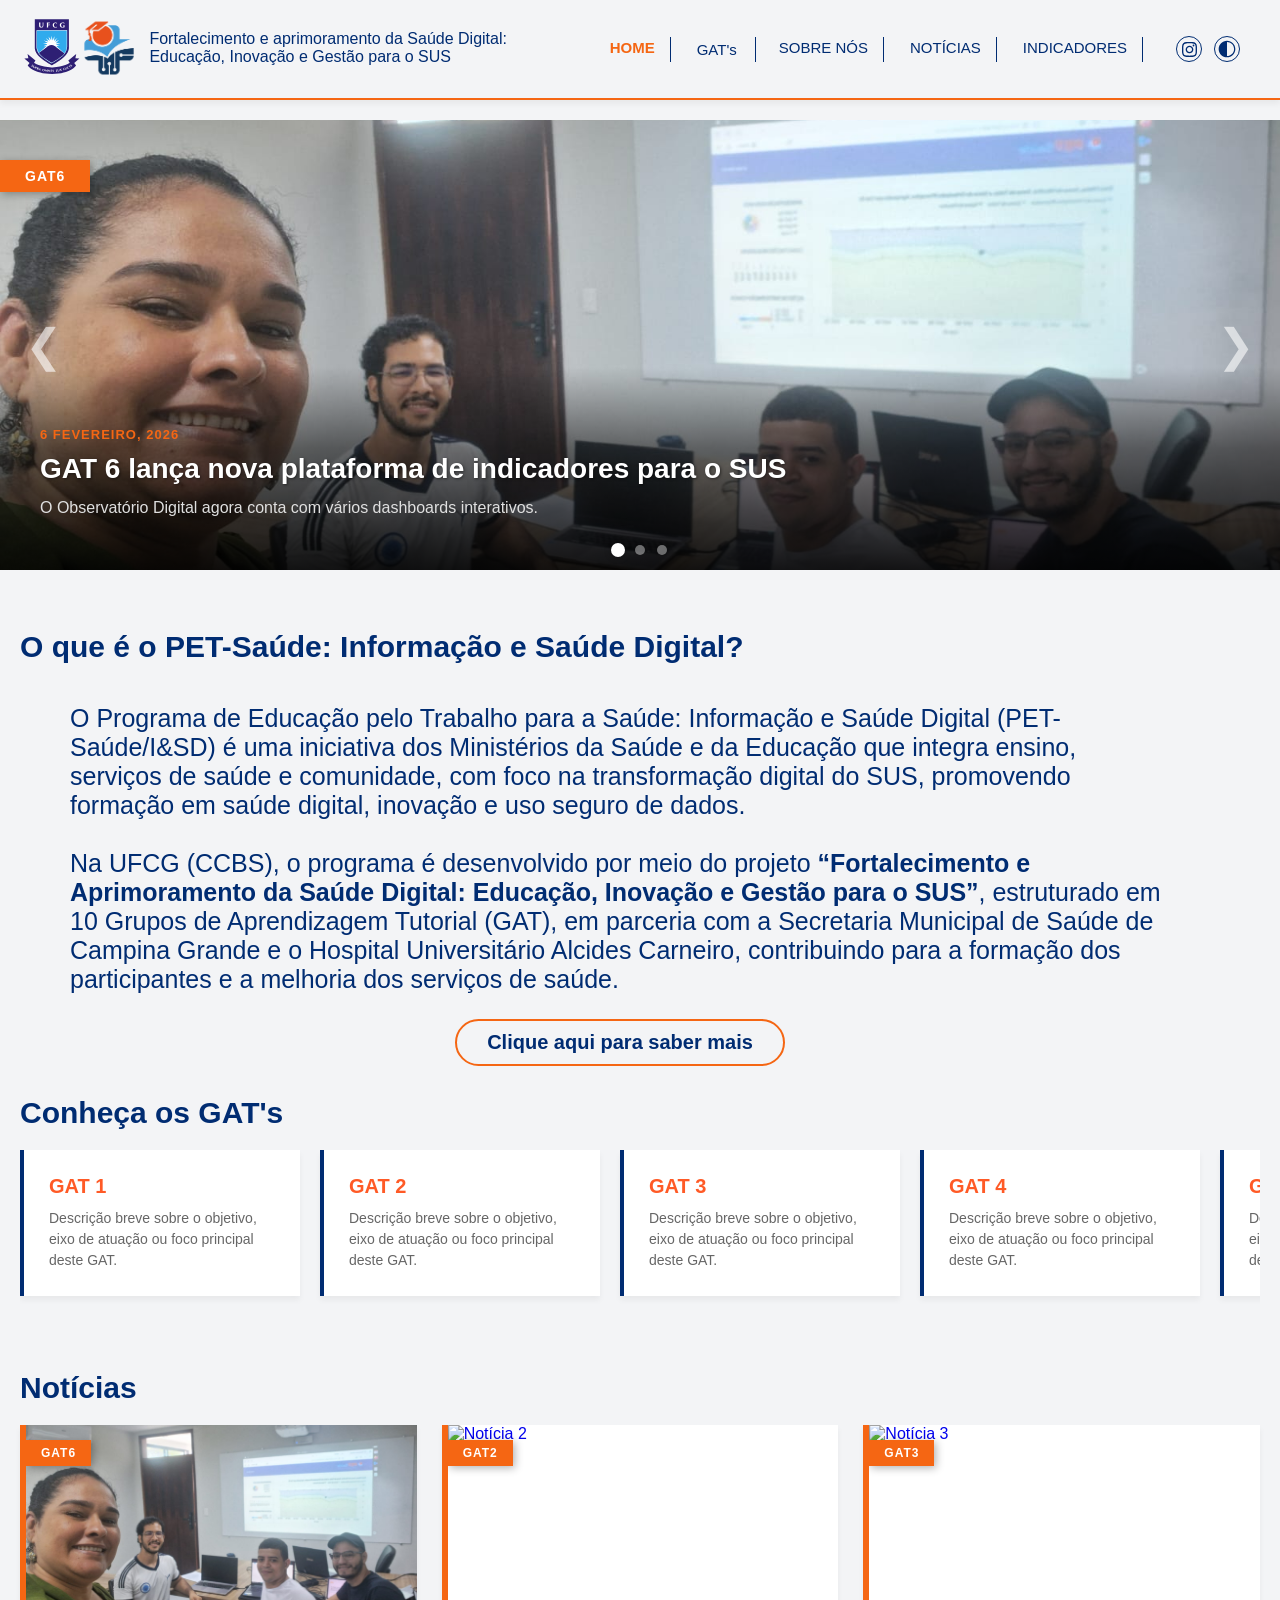
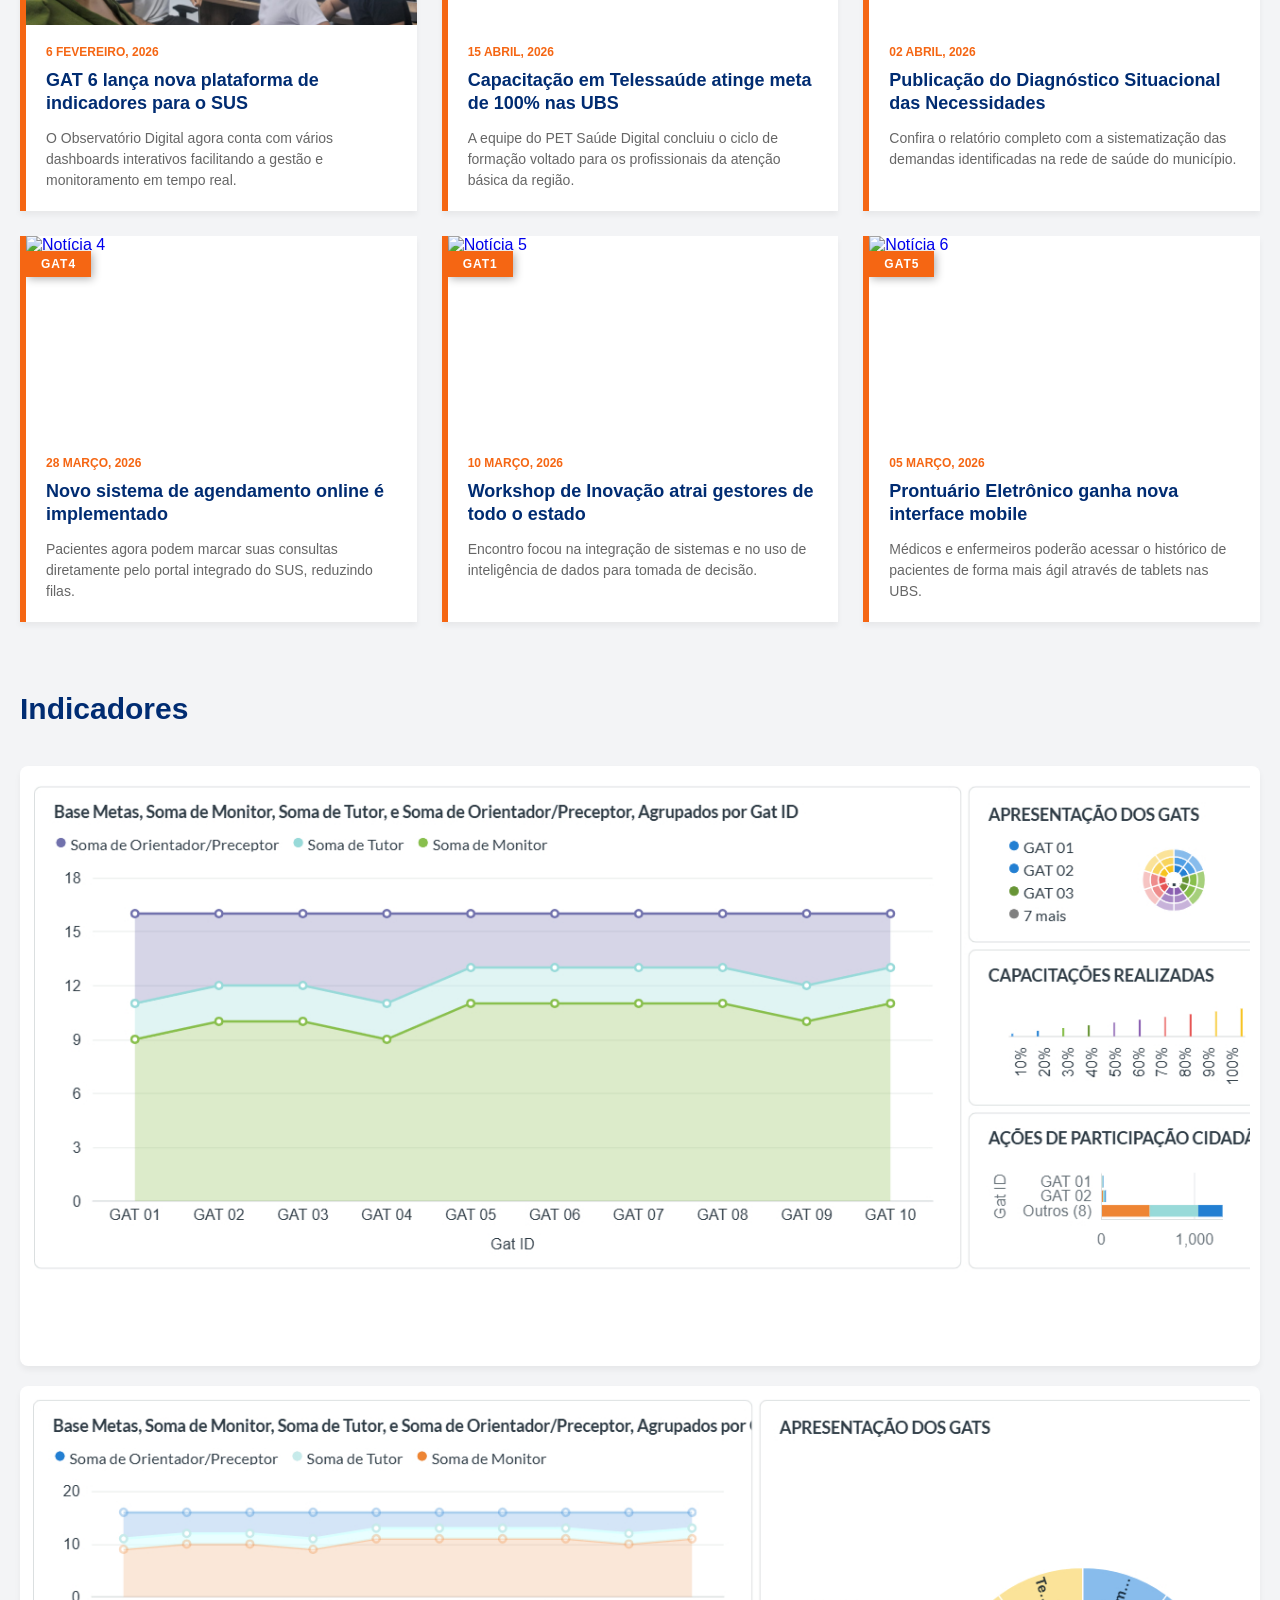
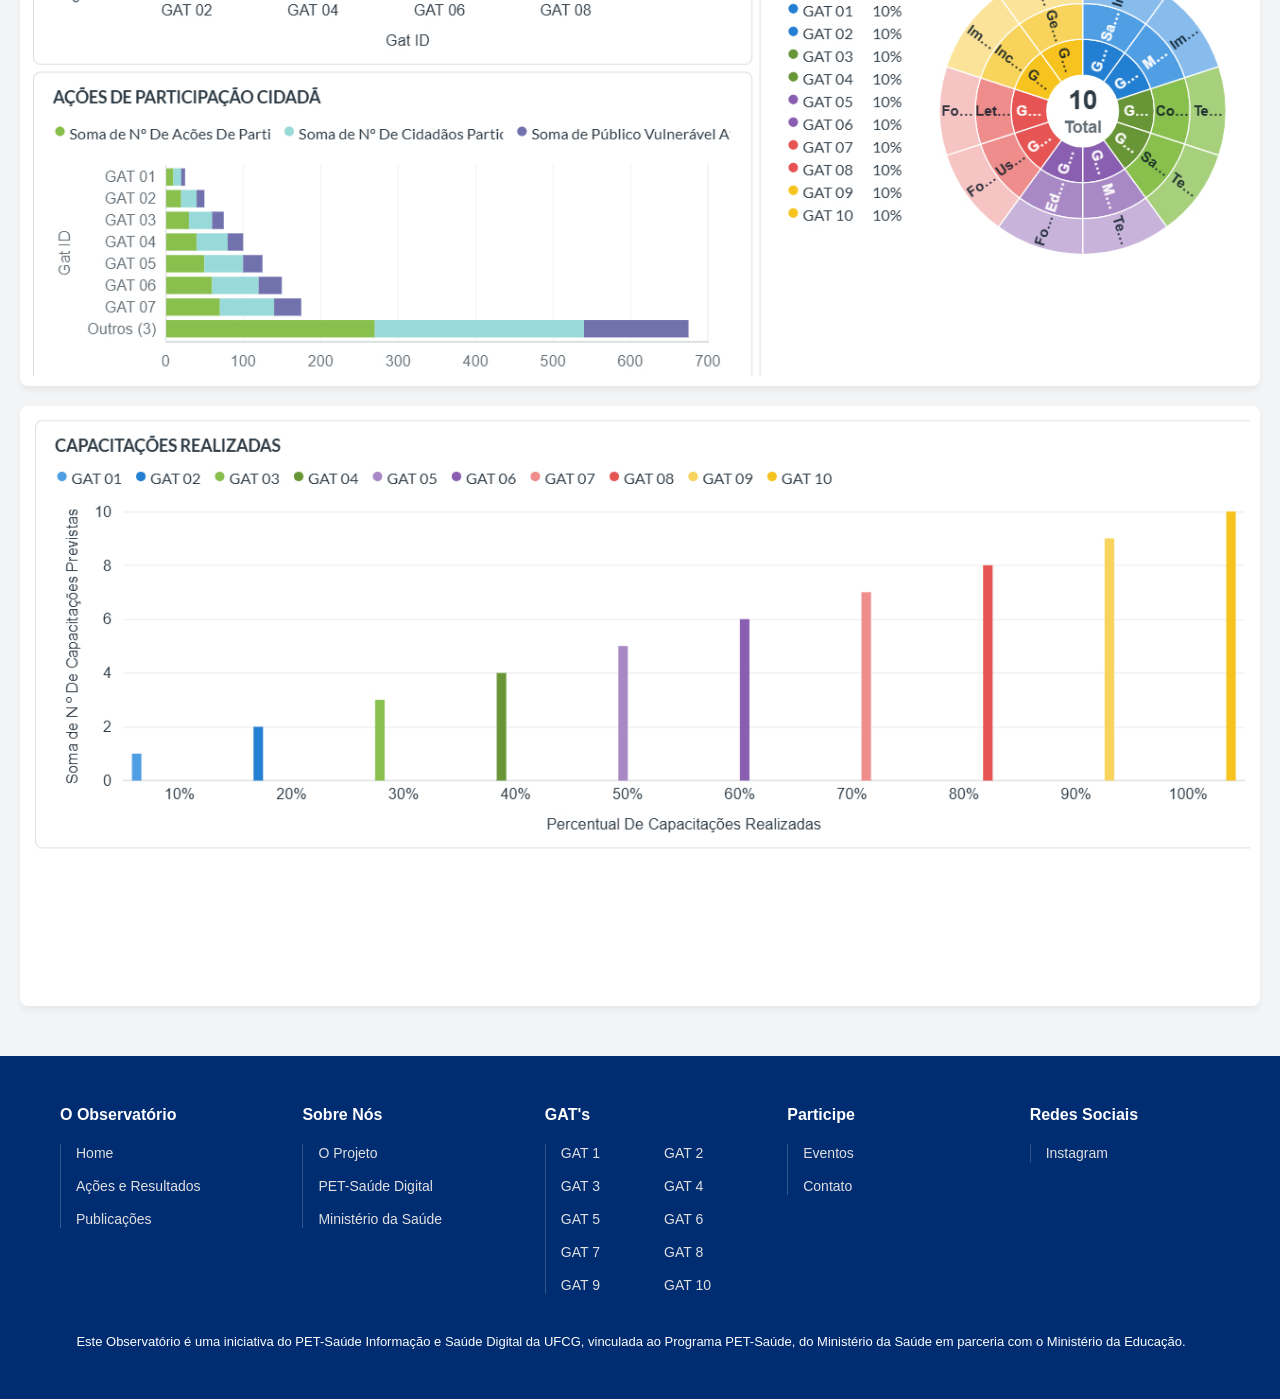
==== commit c3e3a8d0: "feat: adiciona botão de 'saber mais' abaixo do primeiro texto da home" ====
--- a/index.html
+++ b/index.html
@@ -78,6 +78,7 @@
             <br>
             <p>Na UFCG (CCBS), o programa é desenvolvido por meio do projeto <strong>“Fortalecimento e Aprimoramento da Saúde Digital: Educação, Inovação e Gestão para o SUS”</strong>, estruturado em 10 Grupos de Aprendizagem Tutorial (GAT), em parceria com a Secretaria Municipal de Saúde de Campina Grande e o Hospital Universitário Alcides Carneiro, contribuindo para a formação dos participantes e a melhoria dos serviços de saúde.</p>
             
+            <a href="sobre.html" class="btn-saber-mais">Clique aqui para saber mais</a>
         </div>
     </section>
 
--- a/style.css
+++ b/style.css
@@ -148,6 +148,29 @@
     margin-left: 50px;
     margin-right: 90px;
     flex-basis: 100%;
+}
+/* Estilo do botão "Clique Aqui Para Saber Mais" */
+.btn-saber-mais {
+    display: block; 
+    width: fit-content; 
+    margin: 25px auto 0 auto;
+    
+    padding: 10px 30px;
+    border: 2px solid #f56613;
+    border-radius: 50px;
+    color:  #002c72;
+    text-decoration: none;
+    font-weight: 800;
+    font-size: 20px;
+    transition: all 0.3s ease;
+}
+
+/* Efeito ao passar o mouse por cima */
+.btn-saber-mais:hover {
+    background-color: #f56613; 
+    color: white;
+    transform: translateY(-2px); 
+    box-shadow: 0 4px 8px rgba(245, 102, 19, 0.2); /
 }
 
 /*GAT6*/
